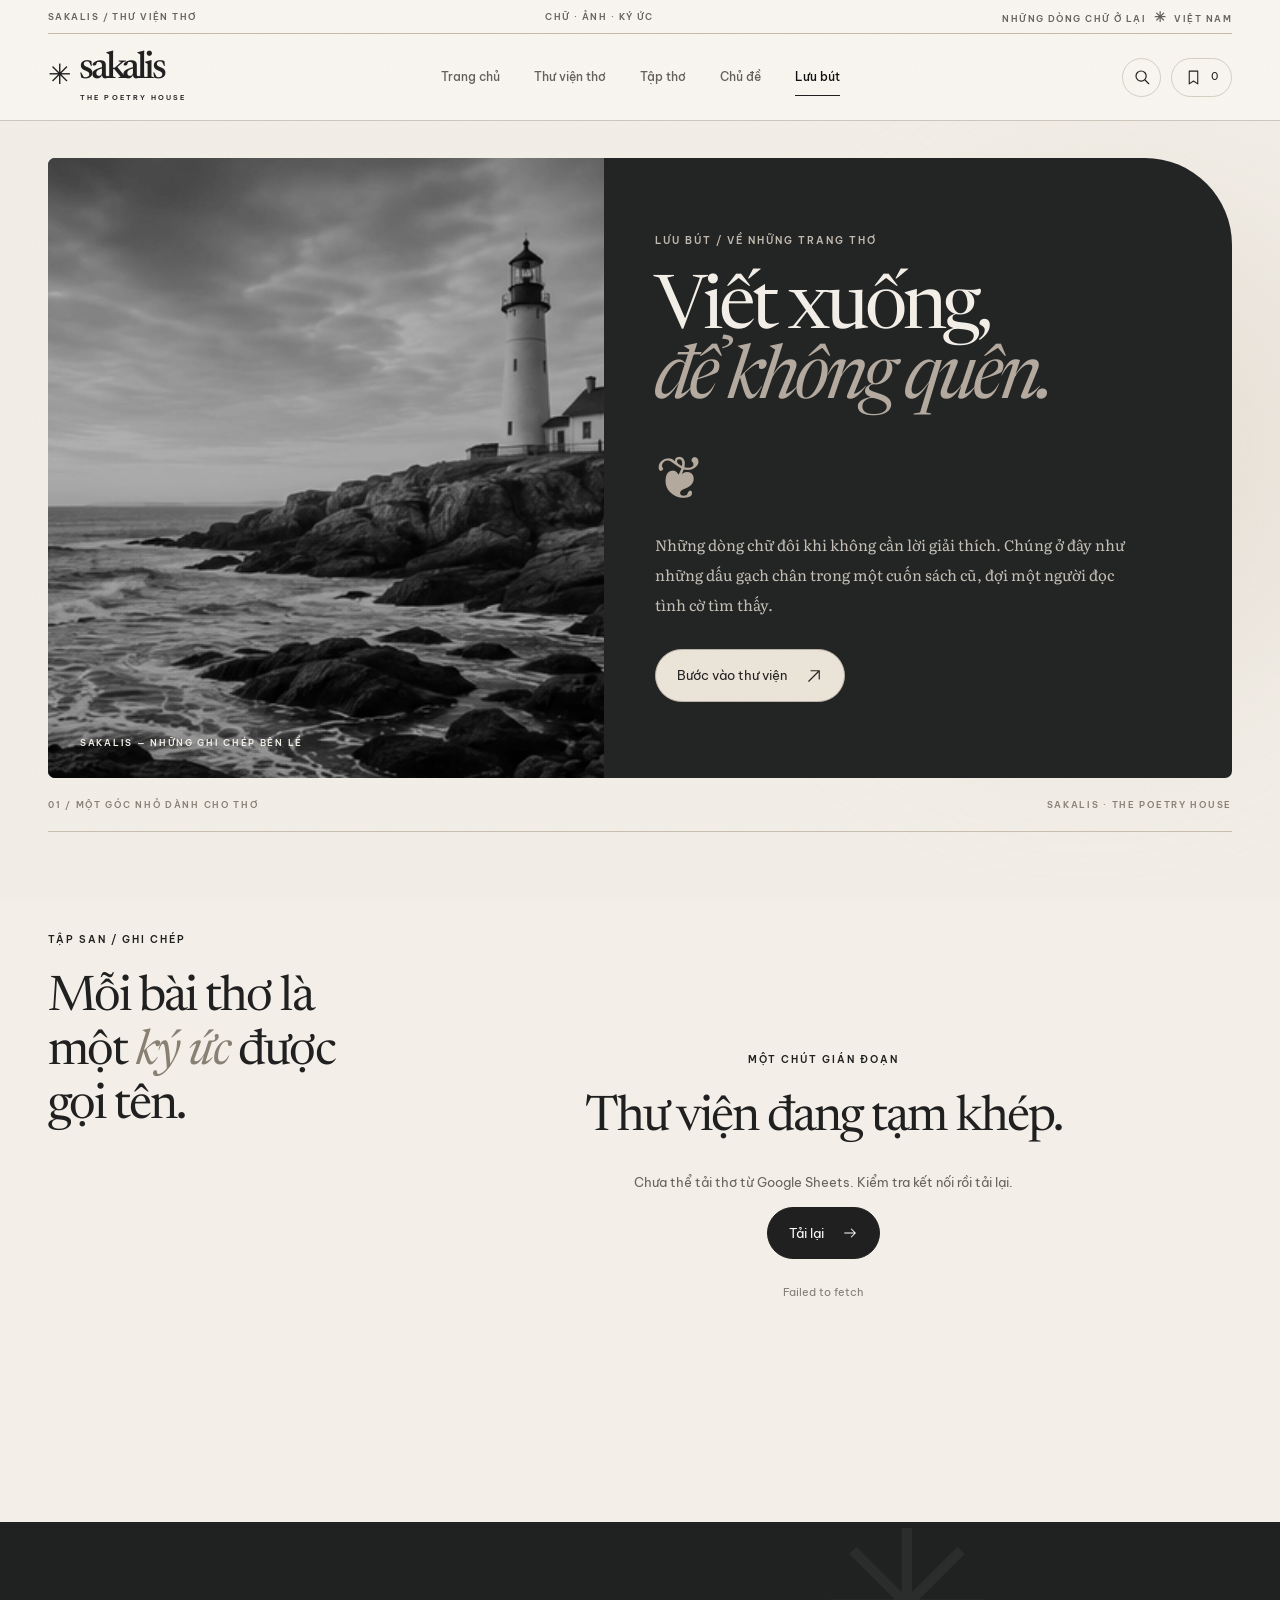
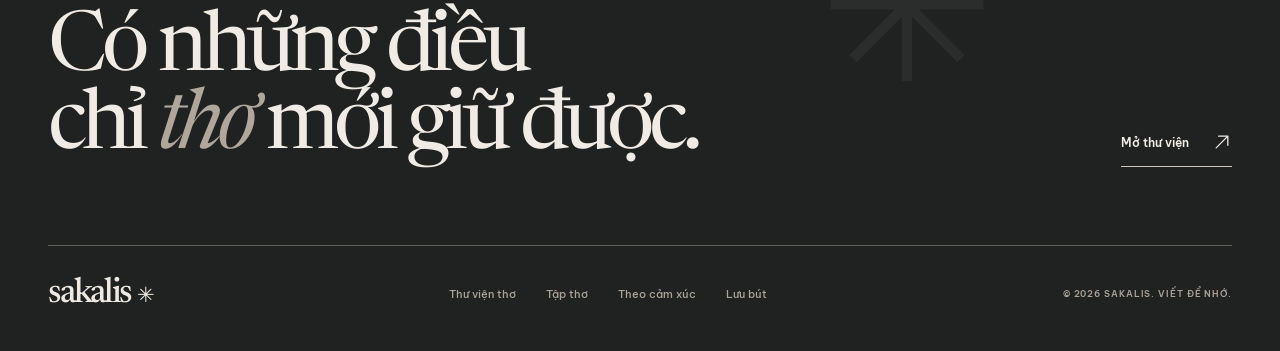
==== about.html @ 2503aca4 "up" ====
<!doctype html>
<html lang="vi"><head><meta charset="utf-8"><meta name="viewport" content="width=device-width, initial-scale=1"><meta name="theme-color" content="#f3efe8"><meta name="description" content="Sakalis, thư viện văn học đương đại: thơ, ký ức và những trang sách."><title>Lưu bút · Sakalis</title><link rel="icon" href="./favicon.ico"><link rel="preconnect" href="https://fonts.googleapis.com"><link rel="preconnect" href="https://fonts.gstatic.com" crossorigin><link rel="stylesheet" href="./assets/css/site.css"></head>
<body data-page="about"><div id="app"><div class="boot-status" role="status"><span class="boot-mark">✽</span><p>Đang mở những dòng thơ...</p><noscript>Cần bật JavaScript để đọc thơ trên Sakalis.</noscript></div></div><script defer src="./assets/js/site.bundle.js?v=5.0.0"></script></body></html>
---- assets/css/site.css ----
@import url('https://fonts.googleapis.com/css2?family=Be+Vietnam+Pro:wght@300;400;500;600;700&family=Literata:opsz,wght@7..72,300;7..72,400;7..72,500;7..72,600&family=Newsreader:opsz,wght@6..72,300;6..72,400;6..72,500;6..72,600&display=swap');
:root{--ivory:#f3efe8;--paper:#e9e4db;--paper-light:#f9f6f0;--stone:#d8d0c4;--ink:#202020;--dark:#17191b;--grey:#76726e;--line:#c9c0b2;--serif:'Newsreader','Literata',Georgia,serif;--poem:'Literata',Georgia,serif;--sans:'Be Vietnam Pro',Arial,sans-serif;--ease:cubic-bezier(.22,1,.36,1);--depth:0 25px 65px #20191120; color-scheme:light}
*,*::before,*::after{box-sizing:border-box}html{scroll-behavior:smooth}body{margin:0;min-width:320px;background:var(--ivory);color:var(--ink);font:400 13px/1.75 var(--sans);-webkit-font-smoothing:antialiased;overflow-x:hidden}body::before{content:"";position:fixed;z-index:150;inset:0;pointer-events:none;opacity:.23;background-image:url("data:image/svg+xml,%3Csvg viewBox='0 0 160 160' xmlns='http://www.w3.org/2000/svg'%3E%3Cfilter id='n'%3E%3CfeTurbulence type='fractalNoise' baseFrequency='.78' numOctaves='3' stitchTiles='stitch'/%3E%3C/filter%3E%3Crect width='100%25' height='100%25' opacity='.23' filter='url(%23n)'/%3E%3C/svg%3E");background-size:176px 176px;mix-blend-mode:multiply}body::after{content:"";position:fixed;z-index:-1;width:55vw;height:55vw;right:-18vw;top:18vh;border-radius:44% 56% 62% 38% / 55% 40% 60% 45%;background:radial-gradient(ellipse at 40% 40%,#dbd2c3aa,transparent 60%);filter:blur(55px);animation:ambientMorph 18s ease-in-out infinite alternate;pointer-events:none}
a{color:inherit;text-decoration:none}button,input,select{font:inherit}button{cursor:pointer}img{display:block;max-width:100%}[hidden]{display:none!important}::selection{background:#9d9487;color:#fff}button:focus-visible,a:focus-visible,input:focus-visible,select:focus-visible{outline:2px solid #766b5a;outline-offset:4px}.shell{width:min(1320px,calc(100% - 96px));margin-inline:auto}.eyebrow{display:block;font:600 10px/1.5 var(--sans);letter-spacing:.2em;text-transform:uppercase}.appear{opacity:0;transform:translateY(27px);transition:transform .9s var(--ease),opacity .9s var(--ease);transition-delay:var(--delay,0ms)}.appear.in-view{opacity:1;transform:translateY(0)}.page-leaving main{animation:pageLeave .16s ease forwards}
@keyframes pageLeave{to{opacity:.65;filter:blur(2px)}}@keyframes ambientMorph{from{transform:translate(-8%,0) rotate(-5deg);border-radius:44% 56% 62% 38% / 55% 40% 60% 45%}to{transform:translate(5%,8%) rotate(16deg);border-radius:59% 41% 38% 62%/39% 62% 38% 61%}}@keyframes fadeUp{from{opacity:0;transform:translateY(40px);filter:blur(4px)}to{opacity:1;transform:translateY(0);filter:blur(0)}}@keyframes roll{to{transform:rotate(360deg)}}@keyframes bob{50%{transform:translateY(-8px)}}@keyframes ticker{to{transform:translateX(-50%)}}@keyframes grainShift{0%,100%{transform:translate(0,0)}25%{transform:translate(1%,-1%)}50%{transform:translate(-1%,1%)}75%{transform:translate(1%,1%)}}@keyframes bookmarkPop{0%{transform:scale(1)}45%{transform:scale(1.27) rotate(-12deg)}100%{transform:scale(1)}}
/* Masthead + navigation */
.site-head{position:relative;z-index:120;background:var(--paper-light);border-bottom:1px solid #cfc8be}.head-top{height:34px;border-bottom:1px solid #c5bbae;display:flex;align-items:center;justify-content:space-between;font:600 9px/1 var(--sans);letter-spacing:.16em;color:#67645e}.head-top i{font-style:normal;font-size:14px;margin:0 4px}.head-main{height:86px;display:grid;grid-template-columns:1fr auto 1fr;align-items:center;gap:35px}.brand{display:flex;align-items:center;width:max-content;gap:8px;font:500 38px/.9 var(--serif);letter-spacing:-.085em}.brand-symbol{font:28px/1 var(--serif);letter-spacing:0;animation:roll 35s linear infinite}.brand small{display:block;font:600 7px/1.4 var(--sans);letter-spacing:.3em;margin-top:7px;margin-left:1px}.nav-links{display:flex;align-items:center;gap:34px}.nav-links a{position:relative;font:500 12px/1 var(--sans);color:#65625d;transition:color .2s}.nav-links a:hover,.nav-links a[aria-current=page]{color:#111}.nav-links a:after{content:"";position:absolute;left:0;bottom:-13px;width:0;height:1px;background:#202020;transition:width .35s var(--ease)}.nav-links a:hover:after,.nav-links a[aria-current=page]:after{width:100%}.head-actions{display:flex;align-items:center;justify-content:flex-end;gap:10px}.head-search,.head-saved{display:flex;align-items:center;justify-content:center;height:39px;border:1px solid #d6cfc4;transition:background .25s,color .25s,border-color .25s}.head-search{width:39px;border-radius:50%}.head-saved{border-radius:50px;padding:0 13px;gap:9px;font-size:11px}.head-search:hover,.head-saved:hover{background:#272624;color:#fff;border-color:#272624}.nav-menu,.nav-mobile{display:none}.nav-menu{background:none;border:0;padding:8px}
/* Shared UI */
.section-head{display:grid;grid-template-columns:76px minmax(0,1fr) auto;align-items:end;gap:26px;margin:0 0 34px;border-bottom:1px solid var(--line);padding-bottom:26px}.section-index{align-self:start;font:400 21px/1 var(--serif);color:#867f76;display:flex;gap:14px}.section-index span{font-size:12px;padding-top:6px}.section-title .eyebrow{color:#827970;margin-bottom:8px}.section-title h2{margin:0;font:400 clamp(35px,3.9vw,58px)/1.03 var(--serif);letter-spacing:-.045em}.section-title h2 em{font-weight:300;color:#817b73}.text-link{display:inline-flex;align-items:center;gap:15px;font:600 11px/1.5 var(--sans);letter-spacing:.015em;padding-bottom:7px;white-space:nowrap}.text-link svg{transition:transform .35s var(--ease)}.text-link:hover svg{transform:translate(4px,-4px)}.text-link:after{content:'';position:absolute}.button-ink{display:inline-flex;align-items:center;gap:18px;border:1px solid var(--ink);background:var(--ink);color:#fff;padding:14px 21px;border-radius:50px;transition:background .25s,color .25s;white-space:nowrap}.button-ink:hover{background:transparent;color:var(--ink)}.loading{min-height:430px;display:flex;flex-direction:column;align-items:center;justify-content:center;gap:20px;text-align:center;color:#666}.loading span{font:35px var(--serif);animation:roll 14s linear infinite}.loading p{font:italic 21px var(--serif)}.toast{position:fixed;z-index:800;bottom:28px;left:50%;transform:translate(-50%,20px);opacity:0;pointer-events:none;transition:transform .3s,opacity .3s;background:#252321;color:#fff;border-radius:35px;padding:13px 23px;box-shadow:0 10px 40px #0003;white-space:nowrap}.toast.show{opacity:1;transform:translate(-50%,0)}.notice,.empty-state{text-align:center;padding:120px 20px}.notice h2,.empty-state h2{font:400 45px/1.15 var(--serif);margin:18px 0}.notice p,.empty-state p{color:#68625c}.notice small{display:block;margin-top:24px;color:#807c75}.empty-state>span{font:45px var(--serif)}
/* HERO: ink-dark editorial composition */
.hero-art{position:relative;min-height:670px;margin:30px 0 0;border-radius:11px 11px 135px 11px;display:grid;grid-template-columns:56% 44%;overflow:hidden;background:#1c1d1d;color:#f4f0e9;isolation:isolate;box-shadow:var(--depth)}.hero-art:before{content:"";position:absolute;width:650px;height:680px;left:-210px;bottom:-490px;border-radius:50%;background:radial-gradient(ellipse,#7d7c7357,transparent 68%);filter:blur(15px);animation:ambientMorph 17s ease-in-out infinite alternate;z-index:-1}.hero-art:after{content:"✳";position:absolute;right:25%;top:-120px;font:350px/1 var(--serif);opacity:.035;pointer-events:none}.hero-copy{position:relative;z-index:3;padding:55px 25px 53px 64px;display:flex;flex-direction:column;justify-content:space-between}.hero-edition{font:600 10px/1.3 var(--sans);letter-spacing:.21em;color:#bab7af;opacity:0;animation:fadeUp .9s .1s forwards}.hero-title-mask{display:flex;flex-direction:column;margin:43px 0 auto}.hero-typeline{font:300 clamp(67px,7.6vw,123px)/.9 var(--serif);letter-spacing:-.057em;opacity:0;animation:fadeUp 1s var(--ease) forwards}.hero-typeline:nth-child(2){animation-delay:.14s}.hero-typeline:nth-child(3){animation-delay:.28s}.hero-typeline-em{font-style:italic;color:#b3aba0;margin-left:6vw}.hero-bottom{display:flex;gap:20px;align-items:end;justify-content:space-between;margin-top:25px;border-top:1px solid #87837c4d;padding-top:21px}.hero-lines{font:italic 15px/1.95 var(--poem);color:#c5c0b6;display:flex;flex-direction:column;max-width:53%}.hero-lines span{white-space:nowrap;overflow:hidden;text-overflow:ellipsis}.hero-cta{display:flex;flex-direction:column;gap:14px;max-width:46%}.hero-cta>span{font:600 9px/1.5 var(--sans);letter-spacing:.17em;color:#c2bcb2}.hero-cta a{display:flex;gap:15px;align-items:center;font:500 13px var(--sans);padding-bottom:8px;border-bottom:1px solid #bab6ae}.hero-cta a svg{transition:transform .3s}.hero-cta a:hover svg{transform:translate(4px,-4px)}.hero-visual{position:relative;overflow:hidden;min-height:670px}.hero-visual:after{content:'';inset:0;position:absolute;pointer-events:none;background:linear-gradient(90deg,#1c1d1d 0%,transparent 16%),linear-gradient(0deg,#1c1d1d6d,transparent 29%)}.hero-image-shape{position:absolute;inset:42px 45px 48px 8px;overflow:hidden;border-radius:46% 54% 47% 53%/55% 41% 59% 45%;filter:grayscale(1);transform:rotate(-5deg);box-shadow:inset 0 0 70px #0009;animation:heroMorph 18s ease-in-out infinite alternate}.hero-art-image{position:absolute;inset:-20px;transform:translate(var(--mx,0),var(--my,0)) rotate(5deg) scale(1.13);transition:transform .6s ease-out}.hero-art-image img{width:100%;height:100%;object-fit:cover;filter:contrast(1.22) brightness(.83)}@keyframes heroMorph{0%{border-radius:46% 54% 47% 53%/55% 41% 59% 45%;transform:rotate(-5deg)}100%{border-radius:56% 44% 57% 43%/45% 59% 41% 55%;transform:rotate(4deg)}}.hero-drawn-orbit{position:absolute;z-index:1;inset:20px 17px 17px 2px;border:1px solid #d8d1c146;border-radius:50%;transform:rotate(23deg);pointer-events:none}.hero-drawn-orbit:after{content:'';position:absolute;left:8%;bottom:18%;width:9px;height:9px;border-radius:50%;background:#d2cabb}.hero-visual-seal{position:absolute;z-index:3;right:10%;top:9%;font:68px/1 var(--serif);color:#dfdad0;animation:roll 45s linear infinite}.hero-visual-note{position:absolute;z-index:3;bottom:43px;right:50px;font:600 9px var(--sans);color:#e4e2dc;letter-spacing:.25em;writing-mode:vertical-rl}.hero-side{position:absolute;right:14px;top:50%;transform:translateY(-50%) rotate(180deg);writing-mode:vertical-rl;z-index:4;font:600 8px var(--sans);letter-spacing:.25em;color:#aaa399}
.marquee-ribbon{height:48px;margin:29px 0 80px;overflow:hidden;border-top:1px solid #bdb3a6;border-bottom:1px solid #bdb3a6;display:flex;align-items:center;color:#82796d}.marquee-ribbon div{white-space:nowrap;min-width:max-content;animation:ticker 40s linear infinite;font:500 14px var(--serif);letter-spacing:.28em}.marquee-ribbon i{font-style:normal;font-size:12px;padding:0 24px;color:#9b9389}
.home-section{margin-bottom:115px}.highlight-section{margin-top:0}.feature-layout{display:grid;grid-template-columns:minmax(0,1.38fr) minmax(0,.62fr);gap:17px;height:580px}.feature-major{position:relative;overflow:hidden;border-radius:8px 80px 8px 8px;color:#f4efe8;display:block;background:#2d2b29}.feature-major>img{width:100%;height:100%;object-fit:cover;filter:grayscale(1) brightness(.76);transition:transform 1.3s var(--ease),filter .7s}.feature-major:hover>img{transform:scale(1.055);filter:grayscale(1) brightness(.66)}.feature-major-dark{position:absolute;inset:0;background:linear-gradient(0deg,#090b0bea 0%,#080b0b47 64%,#090b0b20 100%)}.feature-major-kicker{position:absolute;top:30px;left:36px;font:600 10px var(--sans);letter-spacing:.2em}.feature-major-copy{position:absolute;left:43px;right:40px;bottom:40px}.feature-major-copy>span{font:600 10px var(--sans);letter-spacing:.15em}.feature-major-copy h3{font:400 clamp(38px,4.5vw,69px)/1.05 var(--serif);letter-spacing:-.04em;margin:13px 0 16px;max-width:80%}.feature-major-copy p{font:italic 16px/1.8 var(--poem);color:#d8d5cd;max-width:450px}.feature-major-link{display:flex;align-items:center;gap:12px;margin-top:26px;font:600 12px var(--sans)!important;letter-spacing:0!important}.feature-aside{display:grid;grid-template-rows:1.05fr .95fr;gap:17px;min-height:0}.feature-quotation{position:relative;overflow:hidden;background:#dcd5c9;border-radius:8px;padding:33px 35px;display:flex;flex-direction:column;justify-content:space-between}.feature-quotation::after{content:"";position:absolute;width:180px;height:180px;right:-60px;top:-70px;border:1px solid #a69b8d;border-radius:50%}.feature-quotation .eyebrow{color:#575149}.quotation-mark{font:400 104px/.7 var(--serif);color:#95897a;position:absolute;top:85px;left:28px;opacity:.5}.feature-quotation blockquote{margin:35px 0 20px;font:italic 400 clamp(23px,2.5vw,37px)/1.22 var(--serif);letter-spacing:-.02em;position:relative;z-index:1}.quote-origin{display:flex;gap:12px;align-items:center;font:600 10px var(--sans);color:#686157}.feature-secondary{display:grid;grid-template-columns:46% 54%;background:#242422;color:#f0ebe1;border-radius:8px 8px 60px 8px;overflow:hidden}.secondary-image{overflow:hidden}.secondary-image img{height:100%;width:100%;object-fit:cover;filter:grayscale(1);transition:transform .9s var(--ease)}.feature-secondary:hover img{transform:scale(1.06)}.secondary-body{display:flex;flex-direction:column;gap:10px;padding:28px 22px;justify-content:space-between}.secondary-body small{font:600 9px var(--sans);letter-spacing:.14em;color:#b2aa9e}.secondary-body strong{font:400 30px/1.13 var(--serif)}.secondary-body svg{margin-left:auto}
/* Poem gallery: cinematic photo covers, horizontal layouts, pure text folios */
.poem-gallery{display:grid;grid-template-columns:repeat(12,minmax(0,1fr));gap:20px;grid-auto-flow:row dense}.poem-item{position:relative;min-width:0;min-height:400px;overflow:hidden;border-radius:8px;background:#e5e0d6;isolation:isolate;transition:box-shadow .4s var(--ease)}.poem-item:hover{box-shadow:0 30px 64px #332e2424}.poem-item--cover,.poem-item--verse,.poem-item--folio{grid-column:span 4}.poem-item--editorial{grid-column:span 8;display:grid;grid-template-columns:45% 55%;border:1px solid #d1c8ba;background:#eae5dc}.poem-item--cover{min-height:470px}.cover-art{display:block;height:100%;color:#fff;position:relative;overflow:hidden}.cover-art>img{width:100%;height:100%;object-fit:cover;filter:grayscale(1) brightness(.86);transition:transform 1.1s var(--ease),filter 1s}.cover-art:hover>img{transform:scale(1.07);filter:grayscale(1) brightness(.66)}.cover-gradient{position:absolute;inset:0;background:linear-gradient(180deg,#16161630 0%,transparent 30%,#0d0d0d33 50%,#0d0d0dea 100%)}.cover-number{position:absolute;top:28px;left:27px;font:500 11px var(--sans);letter-spacing:.21em}.cover-caption{position:absolute;bottom:34px;left:31px;right:24px;transition:transform .45s var(--ease)}.cover-art:hover .cover-caption{transform:translateY(-8px)}.cover-caption>span:first-child{font:600 10px var(--sans);letter-spacing:.16em}.cover-caption h3{font:400 clamp(32px,3vw,45px)/1.09 var(--serif);letter-spacing:-.036em;margin:14px 0 18px}.cover-excerpt{font:italic 14px/1.55 var(--poem);color:#e5e1d7;display:block;max-width:95%}.cover-corner{position:absolute;right:26px;top:26px;border:1px solid #fff8;width:37px;height:37px;border-radius:50%;display:grid;place-items:center;transition:transform .4s}.cover-art:hover .cover-corner{transform:rotate(45deg)}.save-btn{display:inline-grid;place-items:center;width:38px;height:38px;background:#f5f0e8bb;border:1px solid #cfcbc5;color:#4f4b46;border-radius:50%;flex:none;transition:background .3s,color .3s,border-color .3s,transform .3s}.save-btn:hover,.save-btn.saved{background:#232220;color:white;border-color:#232220}.save-btn.saved svg{fill:currentColor}.save-btn.save-burst svg{animation:bookmarkPop .45s ease}.cover-save{position:absolute;z-index:3;bottom:20px;right:20px;background:#f2efecde}.editorial-art{position:relative;overflow:hidden;display:block;height:100%}.editorial-art img{width:100%;height:100%;object-fit:cover;filter:grayscale(1) contrast(1.08);transition:transform 1s var(--ease)}.editorial-art:hover img{transform:scale(1.07)}.image-stamp{position:absolute;bottom:18px;left:18px;font:600 8px var(--sans);letter-spacing:.15em;color:white;background:#20202091;padding:8px 12px}.editorial-copy{display:flex;flex-direction:column;padding:29px 31px 27px;gap:12px;min-width:0}.card-topline{display:flex;align-items:center;justify-content:space-between;gap:8px}.card-topline>span{font:600 9px/1.5 var(--sans);letter-spacing:.16em;color:#756f67}.editorial-copy h3{font:400 clamp(32px,3.5vw,51px)/1.05 var(--serif);letter-spacing:-.04em;margin:13px 0 12px}.editorial-copy h3 a,.folio-mid h3 a{transition:color .25s}.editorial-copy h3 a:hover,.folio-mid h3 a:hover{color:#80776d}.editorial-lines{display:flex;flex-direction:column;font:italic 15px/1.9 var(--poem);color:#777269;flex:1}.editorial-lines span{overflow:hidden;text-overflow:ellipsis;white-space:nowrap}.card-arrow{display:flex;align-items:center;justify-content:space-between;border-top:1px solid #c9beb1;padding-top:19px;margin-top:12px;font:600 11px var(--sans)}.card-arrow span{display:grid;place-items:center;width:36px;height:36px;border:1px solid #968b80;border-radius:50%;transition:transform .4s}.card-arrow:hover span{transform:translateX(5px)}.poem-item--verse{background:#232322;color:#f2ede5;padding:28px 30px;display:flex;flex-direction:column}.poem-item--verse:before{content:'';position:absolute;inset:0;background:radial-gradient(circle at 75% 80%,#77736842,transparent 62%);z-index:-1}.verse-ink{position:absolute;right:-35px;bottom:-64px;font:330px/1 var(--serif);color:#ffffff0b;transform:rotate(-24deg);pointer-events:none}.poem-item--verse .card-topline>span{color:#bbb4aa}.poem-item--verse .save-btn{color:#fff;border-color:#555;background:#ffffff0d}.poem-item--verse .save-btn:hover,.poem-item--verse .save-btn.saved{background:#e9e3d9;color:#222}.verse-card-content{display:flex;flex-direction:column;flex:1;padding-top:28px}.verse-card-content .eyebrow{color:#b6ada1}.verse-card-content blockquote{font:italic 400 clamp(27px,3vw,41px)/1.3 var(--serif);letter-spacing:-.032em;margin:auto 0;display:-webkit-box;-webkit-line-clamp:5;-webkit-box-orient:vertical;overflow:hidden}.verse-card-title{font:600 11px var(--sans);letter-spacing:.05em;border-top:1px solid #746f65;padding-top:14px}.verse-arrow{font:500 10px var(--sans);display:flex;justify-content:space-between;align-items:center;margin-top:12px;color:#bfb8af}.poem-item--folio{background:linear-gradient(135deg,#d6cec1,#f0eae1 62%,#d9d1c5);padding:25px 27px;display:flex;flex-direction:column;border:1px solid #c9beb1;box-shadow:inset 0 0 0 8px #ebe4dbaa}.folio-stitch{font:600 8px var(--sans);letter-spacing:.25em;color:#8c8173;display:flex;justify-content:space-between;padding:0 1px 17px;margin-bottom:12px;border-bottom:1px solid #bcb0a2}.folio-mid{margin:auto 0;text-align:center;padding:22px 10px}.folio-ornament{font:45px var(--serif);color:#8a7e71}.folio-mid h3{font:400 clamp(31px,3.1vw,47px)/1.12 var(--serif);letter-spacing:-.045em;margin:19px 0 22px}.folio-mid p{font:italic 15px/1.7 var(--poem);color:#746b60}.folio-foot{display:flex;justify-content:space-between;align-items:center;padding:14px 0 0;border-top:1px solid #bcb0a2;font:600 9px var(--sans);letter-spacing:.12em}
/* Book cover physical objects */
.shelves-section{padding:26px 0 0}.book-shelf{display:grid;grid-template-columns:repeat(5,minmax(0,1fr));gap:26px;position:relative;padding:20px 7px 37px}.book-shelf:after{content:"";position:absolute;left:0;right:0;bottom:70px;height:12px;border-radius:5px;background:linear-gradient(#c7bfb3,#9d9387);box-shadow:0 12px 13px #43372b34;z-index:-1}.book-card{display:block;min-width:0;perspective:900px}.book-object{height:auto;aspect-ratio:.68;width:min(100%,216px);margin:0 auto 22px;position:relative;transform:rotateY(-13deg) rotateZ(-2deg);transform-style:preserve-3d;box-shadow:14px 18px 20px #261e162e,4px 5px 3px #261e1629;border-radius:3px 7px 7px 3px;overflow:visible;transition:transform .65s var(--ease),box-shadow .65s var(--ease);background:#181818;color:#f1ede6}.book-card:hover .book-object{transform:translateY(-15px) rotateY(0deg) rotateZ(0deg);box-shadow:10px 29px 27px #261e1645,0 7px 3px #261e1625}.book-object:after{content:"";position:absolute;right:-8px;top:3px;bottom:3px;width:9px;background:repeating-linear-gradient(90deg,#e9e4dd 0 1px,#d5cec3 1px 2px,#eee7dd 2px 4px);transform:rotateY(60deg);transform-origin:left;border-radius:0 3px 3px 0}.book-photo{position:absolute;inset:0;overflow:hidden;border-radius:2px 5px 5px 2px}.book-photo:after{content:'';position:absolute;inset:0;background:linear-gradient(180deg,#13131342 0%,#121212c4 100%)}.book-photo img{width:100%;height:100%;object-fit:cover;filter:grayscale(1) contrast(1.06)}.book-grain{position:absolute;inset:0;background:linear-gradient(90deg,#0006 0%,transparent 9%,#ffffff18 12%,transparent 15%);z-index:1}.book-spine{position:absolute;left:7px;top:0;bottom:0;width:3px;box-shadow:2px 0 3px #0006;z-index:3}.book-cover-writing{position:absolute;inset:20px 15px 18px 22px;z-index:2;display:flex;flex-direction:column;justify-content:space-between}.book-imprint{font:600 8px var(--sans);letter-spacing:.18em}.book-cover-writing strong{font:400 clamp(22px,2.2vw,33px)/1.05 var(--serif);letter-spacing:-.03em;text-shadow:0 1px 5px #0004}.book-cover-rule{height:1px;background:#e8e1d090;margin-top:auto;margin-bottom:8px}.book-cover-writing small{display:flex;justify-content:space-between;font:600 8px var(--sans)}.book-cover-writing small span{font-size:18px}.book-pale .book-photo:after{background:linear-gradient(180deg,#a8a39a45,#4a423c85)}.book-silver .book-photo:after{background:linear-gradient(180deg,#2223,#111a)}.book-mist .book-photo:after{background:linear-gradient(180deg,#dad5cb14,#151919c9)}.book-caption{display:flex;flex-direction:column;gap:4px;padding:0 9px}.book-caption strong{font:500 17px/1.2 var(--serif)}.book-caption small{font:500 10px var(--sans);color:#77706a;display:flex;gap:8px;align-items:center}
/* An editorial pause */
.breathing-section{min-height:500px;margin:20px 0 115px;background:#292a2a;color:#f2efe7;display:grid;grid-template-columns:49% 51%;overflow:hidden;border-radius:8px 100px 8px 8px}.breathing-visual{position:relative;min-height:500px;overflow:hidden}.breathing-visual img{width:100%;height:100%;object-fit:cover;filter:grayscale(1) brightness(.58);transition:transform 1s}.breathing-section:hover img{transform:scale(1.04)}.breathing-visual:after{content:'';position:absolute;inset:0;background:linear-gradient(90deg,transparent,#292a2a77)}.breathing-sun{position:absolute;top:-120px;right:-160px;width:430px;height:430px;border:1px solid #ffffff55;border-radius:50%;z-index:2;box-shadow:0 0 0 42px #ffffff13,0 0 0 100px #ffffff0c}.breathing-visual>span{position:absolute;bottom:29px;left:31px;z-index:3;font:600 9px var(--sans);letter-spacing:.17em}.breathing-content{padding:75px clamp(32px,5.5vw,87px);display:flex;flex-direction:column;align-items:start;justify-content:center}.breathing-content .eyebrow{color:#b9b0a5}.breathing-icon{font:55px var(--serif);color:#a9a194;margin-top:25px}.breathing-content h2{font:400 clamp(31px,4vw,58px)/1.14 var(--serif);letter-spacing:-.03em;margin:10px 0 18px}.breathing-content h2 em{color:#b7b0a4}.breathing-content p{font:400 13px/2 var(--sans);color:#c0bcb4;max-width:470px;margin-bottom:24px}.breathing-content .text-link{border-bottom:1px solid #d0c8bd}
/* Topic tiles and notes */
.mood-gallery{display:grid;grid-template-columns:repeat(3,minmax(0,1fr));gap:15px}.mood-card{height:235px;position:relative;overflow:hidden;border-radius:8px;background:#d7d1c8;padding:22px 25px;display:flex;flex-direction:column;justify-content:space-between}.mood-card:after{content:'';position:absolute;inset:0;background:linear-gradient(90deg,#ded8cfec 8%,#ded8cf54 100%);pointer-events:none;transition:background .4s}.mood-background{position:absolute;inset:0;filter:grayscale(1);overflow:hidden}.mood-background img{width:100%;height:100%;object-fit:cover;opacity:.7;transition:transform .8s var(--ease),opacity .4s}.mood-card:hover img{transform:scale(1.08);opacity:.85}.mood-count,.mood-word,.mood-end{position:relative;z-index:2}.mood-count{font:600 9px var(--sans);letter-spacing:.2em}.mood-word{font:400 clamp(29px,3.5vw,53px)/1 var(--serif);letter-spacing:-.035em}.mood-end{display:flex;align-items:center;justify-content:space-between;font:600 10px var(--sans)}.closing-note{min-height:260px;margin:50px 0 110px;border-top:1px solid var(--line);display:flex;gap:12px;flex-direction:column;align-items:center;justify-content:center;position:relative;text-align:center}.closing-note h2{font:400 clamp(31px,4vw,54px)/1.1 var(--serif);margin:10px 0 15px}.closing-note h2 i{color:#867d73}.closing-ornament{position:absolute;right:5%;top:50%;font:130px/1 var(--serif);color:#c9c0b4;opacity:.4;z-index:-1}
/* Library page */
.list-hero{position:relative;min-height:400px;margin:32px 0 28px;background:#252525;border-radius:10px 75px 10px 10px;color:#efe9df;display:grid;grid-template-columns:67% 33%;overflow:hidden}.list-hero:before{content:'';position:absolute;inset:0;background:radial-gradient(circle at 30% 100%,#635f5755,transparent 55%);pointer-events:none}.list-hero-copy{position:relative;padding:50px 65px 52px}.list-hero-copy .eyebrow{color:#c5bdb1}.list-hero h1{font:400 clamp(50px,6vw,92px)/.92 var(--serif);letter-spacing:-.045em;margin:27px 0 19px}.list-hero h1 em{color:#b7afa5}.list-hero p{font:400 13px/1.9 var(--sans);color:#c0b8ac;max-width:455px}.list-hero-art{position:relative;min-height:390px}.list-hero-oval{position:absolute;inset:24px 36px 25px 5px;border-radius:48% 52% 43% 57%/57% 40% 60% 43%;overflow:hidden;transform:rotate(11deg)}.list-hero-oval img{width:100%;height:100%;object-fit:cover;filter:grayscale(1) brightness(.62)}.list-hero-oval:after{content:'';position:absolute;inset:0;background:#26262638}.list-hero-monogram{position:absolute;right:17%;top:22%;font:250px/.8 var(--serif);color:#e7ddd13b}.list-hero-monogram span{font-size:45px;position:absolute;top:-25px;right:35px}.list-hero-folio{position:absolute;right:13px;bottom:27px;writing-mode:vertical-rl;font:600 9px var(--sans);letter-spacing:.15em;color:#ddd3c7}.filter-panel{position:sticky;top:0;z-index:70;background:#ebe4daed;backdrop-filter:blur(20px);border:1px solid #d1c8bb;border-radius:10px;margin-bottom:33px;box-shadow:0 16px 35px #29231d0d}.filter-top{height:34px;display:flex;gap:10px;align-items:center;padding:0 23px;border-bottom:1px solid #d4cabd;color:#666055}.filter-top span{font-size:16px}.filter-top strong,.filter-top small{font:600 9px var(--sans);letter-spacing:.17em}.filter-top small{margin-left:auto;color:#999085}.filter-row{padding:14px 20px;display:flex;gap:13px;align-items:stretch}.search-box{display:flex;align-items:center;gap:15px;min-width:0;flex:1;background:#f8f4ec;border:1px solid #d1c8bb;border-radius:6px;padding:13px 18px}.search-box svg{flex:none;color:#675f54}.search-box input{border:0;outline:0;background:transparent;width:100%;min-width:0;color:#242424;font:400 13px var(--sans)}.search-box input::placeholder{color:#998f82}.filter-selects{display:flex;gap:9px}.filter-selects label{background:#f8f4ec;border:1px solid #d1c8bb;border-radius:6px;padding:6px 10px;min-width:137px;display:flex;flex-direction:column;gap:3px}.filter-selects label span{font:600 8px var(--sans);letter-spacing:.15em;color:#888075}.filter-selects select{border:0;background:transparent;outline:none;color:#38342f;font:500 11px var(--sans);width:100%;max-width:180px;cursor:pointer}.filter-bottom{padding:8px 24px 11px;border-top:1px solid #d4cabd;display:flex;align-items:center;justify-content:space-between;color:#746d65;font:500 10px var(--sans)}.saved-only{display:inline-flex;align-items:center;gap:8px;cursor:pointer}.saved-only input{accent-color:#2a2826}.saved-only span{font-size:16px}.result-intro{display:flex;justify-content:space-between;align-items:center;border-bottom:1px solid #bfb6a9;padding-bottom:18px;margin-bottom:22px;font:600 10px var(--sans);letter-spacing:.14em;color:#686159}.result-intro .slash{color:#c9bfb1;margin:0 12px}.library-results{margin-bottom:100px}.load-more-wrap{text-align:center;padding:45px 0}.load-more{border:1px solid #aca091;background:transparent;border-radius:60px;padding:15px 22px;display:inline-flex;gap:15px;align-items:center;transition:all .2s}.load-more:hover{background:#292622;color:#fff}.load-more[hidden]{display:none}
/* Collection */
.collection-hero{margin-top:43px;border-bottom:1px solid #c6bbaf;padding:55px 15px 67px;position:relative;display:flex;align-items:center;justify-content:space-between;overflow:hidden}.collection-hero>div{position:relative;z-index:2;max-width:900px}.collection-hero .eyebrow{color:#82796f}.collection-hero h1{font:400 clamp(50px,6vw,95px)/.98 var(--serif);letter-spacing:-.052em;margin:20px 0}.collection-hero h1 em{color:#8b8276}.collection-hero p{max-width:600px;color:#777068;font:400 13px/1.9 var(--sans)}.collection-emblem{position:absolute;right:4%;top:40%;font:270px/1 var(--serif);color:#c5bcaf85;transform:translateY(-50%);animation:roll 80s linear infinite}.collection-toolbar{display:flex;gap:20px;justify-content:space-between;align-items:center;padding:25px 0}.collection-toolbar .search-box{max-width:460px}.collection-switch{display:flex;gap:4px;padding:4px;border:1px solid #c5b9ab;border-radius:30px}.collection-switch a{padding:8px 21px;border-radius:25px;font:500 11px var(--sans)}.collection-switch a[aria-current=page]{background:#292825;color:#fff}.collection-count{text-align:right;border-bottom:1px solid #d4c9bc;padding-bottom:14px;color:#7e746b;font:600 10px var(--sans);letter-spacing:.15em}.collection-books{grid-template-columns:repeat(4,minmax(0,1fr));gap:45px 50px;margin:34px 0 120px}.collection-books:after{display:none}.collection-books .book-object{width:min(100%,228px)}.collection-moods{margin:33px 0 110px}
/* Detail: reading-first */
.detail-shell{max-width:1200px}.detail-intro{padding:44px 0 30px;text-align:center}.detail-breadcrumb{display:flex;justify-content:center;gap:12px;align-items:center;color:#968c80;font:500 10px var(--sans);letter-spacing:.04em;margin-bottom:42px}.detail-breadcrumb a:hover{color:#1e1e1e}.detail-title-block .eyebrow{color:#84796d}.detail-title-block h1{font:400 clamp(52px,5.8vw,88px)/1.08 var(--serif);letter-spacing:-.055em;margin:15px auto 22px;max-width:840px}.detail-meta{display:flex;justify-content:center;align-items:center;gap:18px;font:600 9px/1.6 var(--sans);letter-spacing:.12em;color:#8f8579}.detail-meta>span:nth-child(even){font-size:15px;color:#bbb0a1}.detail-layout{display:grid;grid-template-columns:270px minmax(0,1fr);gap:55px;margin-top:35px}.detail-aside{padding-top:65px}.detail-portrait{margin:0}.detail-portrait img{width:100%;height:365px;object-fit:cover;filter:grayscale(1);border-radius:8px 50px 8px 8px}.detail-portrait figcaption{font:600 9px var(--sans);letter-spacing:.14em;margin:14px 0 27px;color:#7d7367}.detail-aside-info{border-top:1px solid #c1b5a7;border-bottom:1px solid #c1b5a7;padding:23px 0}.detail-aside-info .eyebrow{color:#8d8175}.detail-aside-info>a{display:flex;justify-content:space-between;align-items:center;font:500 21px/1.5 var(--serif);margin:12px 0}.aside-tags{display:flex;gap:7px;flex-wrap:wrap}.aside-tags a{border:1px solid #beb4a8;padding:7px 10px;border-radius:30px;font-size:10px}.aside-quote{padding:28px 10px;font:italic 24px/1.4 var(--serif);color:#91867b}.reading-area{min-width:0}.reading-toolbar{display:flex;justify-content:space-between;align-items:center;flex-wrap:wrap;gap:12px;margin:0 0 14px;padding:10px 14px;border:1px solid #d1c7ba;background:#e9e3d8;border-radius:9px}.reading-modes{display:flex;gap:3px;background:#d9d2c7;border-radius:45px;padding:4px}.detail-reading-option{border:0;background:transparent;padding:9px 15px;border-radius:36px;font:600 10px var(--sans);display:inline-flex;align-items:center;gap:7px;color:#71695f;transition:background .2s}.detail-reading-option.is-active{background:#f8f5f0;color:#272421;box-shadow:0 2px 8px #0000000f}.reading-tools{display:flex;align-items:center;gap:6px}.tool-button,.reading-tools .save-btn{border:1px solid #d0c6b7;background:#f5f1e9;color:#38342f;display:grid;place-items:center;width:38px;height:38px;border-radius:50%;font:500 12px var(--sans)}.tool-button:hover,.tool-button.playing{background:#282623;color:#fff}.reading-tools .save-btn.saved{background:#24211e;color:#fff}.poem-paper{background:#fbf8f1;min-height:670px;padding:33px 52px 32px;box-shadow:0 18px 60px #2b231815;border:1px solid #e3d9cb;border-radius:3px;position:relative}.poem-paper:before{content:'';position:absolute;inset:10px;border:1px solid #ece4d9;pointer-events:none}.poem-paper-top,.poem-paper-bottom{display:flex;justify-content:space-between;align-items:center;color:#9b9184;font:600 9px var(--sans);letter-spacing:.13em}.poem-paper-top>span:last-child{font-size:18px}.poem-paper-bottom{border-top:1px solid #dbd2c6;padding-top:17px}.poem-text-block{margin:56px auto 58px;max-width:620px}.paper-kicker{font:600 9px var(--sans);letter-spacing:.22em;color:#ada192}.paper-poem-title{font:400 36px/1.2 var(--serif);letter-spacing:-.045em;margin:14px 0 42px}.poem-body{font:400 20px/2.05 var(--poem);color:#34312e}.stanza{margin:0 0 26px}.verse{display:block;white-space:nowrap;transform-origin:left center}.poem-signature{margin:54px 0 0;display:flex;flex-direction:column;align-items:flex-start;gap:3px}.poem-signature span{font:32px var(--serif);color:#aba093}.poem-signature strong{font:italic 28px var(--serif)}.poem-signature small{font:500 10px var(--sans);color:#9a8f81}.video-section{margin-top:50px}.video-heading{display:flex;justify-content:space-between;align-items:end;margin-bottom:17px;gap:15px}.video-heading .eyebrow{color:#8c8276}.video-heading h2{font:400 36px var(--serif);margin:8px 0}.video-heading>span{font:600 10px var(--sans);letter-spacing:.16em;color:#81786e}.video-frame{aspect-ratio:16/9;background:#181818;border-radius:8px;overflow:hidden;box-shadow:var(--depth)}.video-frame iframe{width:100%;height:100%;border:0}.poem-actions{border-bottom:1px solid #c4b9ac;display:flex;align-items:center;justify-content:space-between;gap:15px;padding:25px 0;color:#857b70;font:italic 16px var(--serif)}.poem-actions button{border:0;background:transparent;display:flex;align-items:center;gap:8px;font:600 11px var(--sans);color:#272523}.related-wrap{margin:105px 0}.detail-next{border-top:1px solid #c5b9ab;display:grid;grid-template-columns:1fr 25px 1fr;gap:24px;align-items:center;padding:40px 0 75px}.detail-next>a{display:flex;flex-direction:column;gap:12px}.detail-next>a:last-child{text-align:right}.detail-next a span{font:600 9px var(--sans);letter-spacing:.16em;color:#81786b}.detail-next a strong{font:400 25px/1.12 var(--serif)}.detail-next>span{text-align:center;font-size:20px;color:#9a8f82}
.flipbook-reader[hidden],.poem-paper[hidden]{display:none!important}.flipbook-reader{margin-top:16px}.flipbook-reader .flipbook-paper-cover,.flipbook-reader .flipbook-paper-end{filter:grayscale(1)}.flipbook-reader .flipbook-static{border-radius:0}.flipbook-reader .flipbook-paper{border-radius:0}
/* Footer */
.site-footer{background:#202121;color:#f0ece5;margin-top:30px;overflow:hidden}.footer-art{position:relative;padding:90px 0 78px;display:flex;align-items:end;justify-content:space-between;border-bottom:1px solid #635f58}.footer-orbit{position:absolute;right:20%;top:5px;font:210px/1 var(--serif);color:#ffffff0d;animation:roll 90s linear infinite}.footer-lead{position:relative;z-index:1;font:400 clamp(42px,6.5vw,98px)/.93 var(--serif);letter-spacing:-.06em}.footer-lead i{color:#afa79c}.footer-explore{position:relative;z-index:2;padding:14px 0;border-bottom:1px solid #cfc6b9;display:flex;gap:23px;align-items:center;font:600 12px var(--sans)}.footer-bottom{padding:30px 0 40px;display:flex;align-items:center;justify-content:space-between;gap:25px;color:#aaa397}.footer-brand{font:500 35px var(--serif);letter-spacing:-.06em;color:#eee9e2}.footer-brand span{font:21px var(--serif);padding-left:6px}.footer-nav{display:flex;gap:30px}.footer-nav a{font:500 11px var(--sans)}.footer-nav a:hover{color:#fff}.footer-bottom small{font:600 9px var(--sans);letter-spacing:.1em}
/* Breakpoints */
@media(max-width:1160px){.shell{width:min(100% - 58px,1320px)}.head-main{gap:18px}.nav-links{gap:20px}.hero-copy{padding-left:39px}.hero-typeline{font-size:clamp(62px,8.3vw,100px)}.hero-art{min-height:595px}.hero-visual{min-height:595px}.feature-layout{height:525px}.feature-major-copy h3{max-width:100%}.editorial-copy{padding:24px}.editorial-copy h3{font-size:38px}.poem-item{min-height:385px}.poem-item--cover{min-height:450px}.detail-layout{grid-template-columns:210px minmax(0,1fr);gap:28px}.poem-paper{padding:29px 39px}.book-shelf{gap:17px}}
@media(max-width:890px){.head-top{height:27px}.head-top span:nth-child(2){display:none}.head-main{height:72px}.nav-links{display:none}.nav-menu{display:block}.nav-mobile{position:absolute;left:0;right:0;top:99px;background:#f4f0e9;border-bottom:1px solid #c4baab;box-shadow:0 15px 20px #0001;padding:18px 30px}.nav-mobile.open{display:flex;flex-direction:column}.nav-mobile a{padding:11px 5px;border-bottom:1px solid #d6ccbf;font-size:13px}.hero-art{grid-template-columns:54% 46%;min-height:540px}.hero-visual{min-height:540px}.hero-typeline{font-size:clamp(54px,8.2vw,75px)}.hero-bottom{flex-direction:column;align-items:start;gap:17px}.hero-lines,.hero-cta{max-width:100%}.hero-visual-note{right:30px}.section-head{grid-template-columns:50px minmax(0,1fr);gap:14px}.section-head .text-link{grid-column:2;justify-self:start}.feature-layout{height:500px;grid-template-columns:1.2fr .8fr}.feature-quotation{padding:25px}.feature-quotation blockquote{font-size:27px}.feature-major-copy{left:27px;bottom:28px;right:24px}.feature-major-copy h3{font-size:49px}.secondary-body strong{font-size:23px}.poem-gallery{gap:15px}.poem-item--cover,.poem-item--verse,.poem-item--folio{grid-column:span 6}.poem-item--editorial{grid-column:span 12}.poem-item{min-height:390px}.poem-item--cover{min-height:465px}.book-shelf{grid-template-columns:repeat(3,minmax(0,1fr));row-gap:35px}.book-shelf:after{display:none}.mood-gallery{grid-template-columns:repeat(2,minmax(0,1fr))}.breathing-section{min-height:440px}.breathing-visual{min-height:440px}.breathing-content{padding:35px}.breathing-content h2{font-size:39px}.filter-row{flex-direction:column}.filter-selects label{flex:1}.detail-layout{grid-template-columns:1fr}.detail-aside{display:none}.reading-area{max-width:780px;margin:auto}.related-wrap{margin-top:75px}.collection-books{grid-template-columns:repeat(3,1fr)}.footer-bottom{flex-wrap:wrap}}
@media(max-width:600px){.shell{width:calc(100% - 30px)}.head-top{font-size:7px;letter-spacing:.1em}.head-main{height:63px}.nav-mobile{top:90px}.brand{font-size:31px}.brand-symbol{font-size:23px}.brand small{font-size:5px}.head-actions{gap:5px}.head-search,.head-saved{height:34px}.head-search{width:34px}.head-saved{padding:0 10px}.hero-art{margin:15px 0 0;min-height:0;display:flex;flex-direction:column;border-radius:7px 7px 70px 7px}.hero-copy{padding:27px 24px 25px}.hero-edition{font-size:8px}.hero-title-mask{margin:30px 0 0}.hero-typeline{font-size:clamp(57px,13.2vw,79px)}.hero-typeline-em{margin-left:13vw}.hero-bottom{margin-top:33px;padding-top:17px}.hero-lines{font-size:12px;line-height:1.85}.hero-cta{width:100%;flex-direction:row;justify-content:space-between;align-items:end;gap:10px}.hero-cta>span{font-size:8px;max-width:48%}.hero-cta a{font-size:10px;gap:5px}.hero-visual{min-height:280px;height:280px}.hero-image-shape{inset:0 18% -80px 8%;border-radius:40% 60% 0 0!important;animation:none;transform:none!important}.hero-art-image{transform:none}.hero-art-image img{filter:grayscale(1) brightness(.8)}.hero-drawn-orbit{inset:5px 18% -90px 8%}.hero-visual-seal{font-size:44px;right:12%}.hero-visual-note{right:14px;bottom:20px;font-size:6px}.hero-side{display:none}.marquee-ribbon{margin:18px 0 54px;height:37px}.marquee-ribbon div{font-size:11px}.home-section{margin-bottom:69px}.section-head{grid-template-columns:33px 1fr;gap:11px;padding-bottom:17px;margin-bottom:19px}.section-index{font-size:17px;gap:5px}.section-index span{font-size:8px}.section-title .eyebrow{font-size:8px}.section-title h2{font-size:clamp(32px,8vw,43px)}.section-head .text-link{font-size:10px}.feature-layout{display:flex;flex-direction:column;height:auto;gap:11px}.feature-major{height:425px;flex:none;border-radius:7px 40px 7px 7px}.feature-major-copy{left:23px;right:21px;bottom:22px}.feature-major-copy h3{font-size:43px}.feature-major-copy p{font-size:13px}.feature-major-kicker{top:20px;left:22px;font-size:8px}.feature-aside{display:grid;grid-template-columns:1fr 1fr;grid-template-rows:220px;gap:11px}.feature-quotation{padding:16px}.feature-quotation .eyebrow{font-size:7px}.feature-quotation blockquote{font-size:22px;margin:25px 0 5px;line-height:1.17}.quotation-mark{font-size:60px;top:52px;left:12px}.quote-origin{font-size:8px}.feature-secondary{grid-template-columns:1fr;grid-template-rows:93px 1fr;border-radius:7px 7px 30px 7px}.secondary-body{padding:12px;gap:2px}.secondary-body small{font-size:7px}.secondary-body strong{font-size:19px}.secondary-body svg{display:none}.poem-gallery{grid-template-columns:repeat(2,minmax(0,1fr));gap:11px}.poem-item,.poem-item--cover,.poem-item--verse,.poem-item--folio{grid-column:span 1;min-height:315px}.poem-item--editorial{grid-column:span 2;min-height:270px;grid-template-columns:40% 60%}.poem-item--cover{min-height:345px}.cover-number{top:17px;left:13px;font-size:8px}.cover-caption{left:14px;bottom:21px;right:12px}.cover-caption>span:first-child{font-size:8px}.cover-caption h3{font-size:clamp(23px,6.4vw,32px);margin:8px 0 10px}.cover-excerpt{font-size:11px;line-height:1.5;display:-webkit-box;-webkit-line-clamp:2;-webkit-box-orient:vertical;overflow:hidden}.cover-corner{width:27px;height:27px;right:12px;top:13px}.cover-corner svg{width:15px}.cover-save{right:11px;bottom:10px}.save-btn{width:30px;height:30px}.save-btn svg{width:15px}.editorial-copy{padding:13px 13px 12px;gap:3px}.card-topline>span{font-size:7px}.editorial-copy h3{font-size:clamp(25px,7.2vw,35px);margin:10px 0}.editorial-lines{font-size:11px;line-height:1.6}.editorial-lines span:nth-child(n+3){display:none}.card-arrow{margin-top:4px;padding-top:9px;font-size:9px}.card-arrow span{height:29px;width:29px}.card-arrow svg{width:15px}.image-stamp{font-size:6px;padding:5px;left:7px;bottom:7px}.poem-item--verse{padding:15px 13px}.verse-card-content{padding-top:25px}.verse-card-content .eyebrow{font-size:7px}.verse-card-content blockquote{font-size:clamp(22px,6.3vw,31px);line-height:1.25}.verse-card-title{font-size:8px}.verse-arrow{font-size:8px}.verse-ink{font-size:190px;right:-20px;bottom:-30px}.poem-item--folio{padding:13px 13px}.folio-stitch{font-size:6px;padding-bottom:9px}.folio-mid{padding:9px 0}.folio-ornament{font-size:32px}.folio-mid h3{font-size:clamp(25px,7vw,34px);margin:12px 0}.folio-mid p{font-size:10px}.folio-foot{font-size:7px}.breathing-section{display:flex;flex-direction:column;margin:0 0 73px;border-radius:8px 50px 8px 8px}.breathing-visual{min-height:240px;height:240px}.breathing-content{padding:28px 23px 34px}.breathing-icon{font-size:36px;margin-top:14px}.breathing-content h2{font-size:clamp(33px,8vw,47px)}.breathing-content p{font-size:11px}.book-shelf{grid-template-columns:repeat(2,minmax(0,1fr));gap:20px 15px;padding:6px 0 0}.book-object{width:min(100%,165px);margin-bottom:18px}.book-cover-writing{inset:13px 11px 12px 18px}.book-imprint{font-size:6px}.book-cover-writing strong{font-size:clamp(19px,5.8vw,27px)}.book-caption strong{font-size:14px}.book-caption small{font-size:9px}.mood-gallery{grid-template-columns:repeat(2,minmax(0,1fr));gap:9px}.mood-card{height:170px;padding:14px 13px}.mood-count{font-size:7px}.mood-word{font-size:clamp(27px,7vw,39px)}.mood-end{font-size:8px}.closing-note{min-height:230px;margin:20px 0 50px}.closing-note h2{font-size:36px}.list-hero{grid-template-columns:1fr;min-height:0;margin-top:15px;border-radius:7px 50px 7px 7px}.list-hero-copy{padding:29px 23px 29px}.list-hero h1{font-size:clamp(49px,12vw,73px)}.list-hero p{font-size:11px;max-width:270px}.list-hero-art{position:absolute;top:10px;right:-60px;width:210px;height:350px;min-height:0;opacity:.3;pointer-events:none}.list-hero-oval{inset:15px}.list-hero-monogram{display:none}.list-hero-folio{display:none}.filter-panel{margin:16px 0 28px;position:relative}.filter-top{padding:0 12px}.filter-top strong{font-size:8px}.filter-top small{display:none}.filter-row{padding:11px;gap:9px}.search-box{padding:10px 12px}.search-box input{font-size:11px}.filter-selects{display:grid;grid-template-columns:repeat(3,minmax(0,1fr));gap:6px}.filter-selects label{min-width:0;padding:6px 5px}.filter-selects label span{font-size:6px}.filter-selects select{font-size:9px;max-width:100%}.filter-bottom{padding:9px 12px;font-size:9px}.result-intro{font-size:8px;letter-spacing:.06em}.result-intro span:last-child{display:none}.library-results{margin-bottom:40px}.collection-hero{margin:15px 0 0;padding:35px 0}.collection-hero h1{font-size:clamp(48px,12vw,72px)}.collection-hero p{font-size:11px}.collection-emblem{font-size:150px;opacity:.5}.collection-toolbar{display:flex;flex-direction:column;align-items:stretch;gap:10px}.collection-switch{align-self:end}.collection-count{text-align:left}.collection-books{grid-template-columns:repeat(2,1fr);gap:28px 15px;margin:30px 0 80px}.detail-intro{padding:27px 0 15px}.detail-breadcrumb{margin-bottom:30px;font-size:9px}.detail-title-block h1{font-size:clamp(40px,10vw,65px);margin:15px auto}.detail-meta{gap:8px;flex-wrap:wrap;font-size:8px}.detail-layout{margin-top:12px}.reading-toolbar{padding:8px;gap:7px}.reading-modes{width:100%;justify-content:center}.detail-reading-option{font-size:9px;flex:1;justify-content:center}.reading-tools{width:100%;justify-content:center}.poem-paper{min-height:530px;padding:22px 21px}.poem-paper:before{inset:5px}.poem-paper-top,.poem-paper-bottom{font-size:7px}.poem-text-block{margin:44px auto}.paper-kicker{font-size:8px}.paper-poem-title{font-size:28px;margin:14px 0 34px}.poem-body{font-size:18px;line-height:1.95}.stanza{margin-bottom:22px}.poem-signature{margin-top:35px}.video-section{margin-top:38px}.video-heading h2{font-size:28px}.video-heading>span{font-size:8px}.poem-actions{display:flex;flex-direction:column;align-items:flex-start;font-size:14px}.related-wrap{margin:60px 0}.detail-next{grid-template-columns:1fr 14px 1fr;gap:8px;padding-bottom:40px}.detail-next a strong{font-size:18px}.detail-next a span{font-size:8px}.site-footer{margin-top:15px}.footer-art{padding:65px 0 45px;display:flex;flex-direction:column;align-items:start;gap:22px}.footer-lead{font-size:clamp(45px,11vw,69px)}.footer-bottom{flex-direction:column;align-items:start;padding-bottom:35px}.footer-nav{flex-wrap:wrap;gap:20px}.footer-bottom small{font-size:8px}.toast{font-size:10px;max-width:95vw;white-space:normal;text-align:center}.flipbook-reader{padding:15px 8px!important}.flipbook-navigation{gap:8px}.flipbook-navigation button{min-width:0!important;flex:1}}
@media(max-width:370px){.poem-gallery{grid-template-columns:1fr}.poem-item,.poem-item--cover,.poem-item--verse,.poem-item--folio,.poem-item--editorial{grid-column:span 1}.poem-item--editorial{grid-template-columns:40% 60%;min-height:260px}.mood-gallery{grid-template-columns:1fr}.mood-card{height:160px}.hero-typeline{font-size:53px}}
@media(prefers-reduced-motion:reduce){*,*::before,*::after{animation:none!important;transition:none!important;scroll-behavior:auto!important}.appear{opacity:1!important;transform:none!important}.hero-typeline,.hero-edition{opacity:1!important}.hero-image-shape{animation:none!important}}
.boot-status{display:flex;flex-direction:column;align-items:center;justify-content:center;gap:15px;min-height:75vh;font:italic 22px var(--serif)}.boot-mark{font-size:42px;animation:roll 20s linear infinite}
/* Literary notebook / author corner */
.about-opening{display:grid;grid-template-columns:47% 53%;gap:0;min-height:620px;margin:37px 0 0;background:#232424;color:#f4f0e9;border-radius:7px 87px 7px 7px;overflow:hidden}.about-portrait{position:relative;overflow:hidden}.about-portrait img{width:100%;height:100%;object-fit:cover;filter:grayscale(1) brightness(.72)}.about-portrait span{position:absolute;bottom:30px;left:32px;font:600 9px var(--sans);letter-spacing:.19em}.about-intro{padding:64px 8% 65px;display:flex;flex-direction:column;justify-content:center;align-items:start}.about-intro .eyebrow{color:#c4bbb0}.about-intro h1{font:400 clamp(55px,5.8vw,96px)/.94 var(--serif);letter-spacing:-.055em;margin:28px 0}.about-intro h1 em{color:#b5aba0}.about-ornament{font:60px var(--serif);color:#b5aa9e}.about-intro p{font:400 15px/2 var(--poem);color:#c5c0b7;max-width:490px;margin:15px 0 29px}.about-intro .button-ink{border-color:#bdb4a7;background:#ece5d9;color:#222}.about-intro .button-ink:hover{background:transparent;color:#f7f2e9}.about-numberline{padding:21px 0;border-bottom:1px solid var(--line);display:flex;justify-content:space-between;font:600 9px var(--sans);letter-spacing:.19em;color:#8a8177}.about-journal{display:grid;grid-template-columns:28% 1fr;gap:35px;margin:100px 0}.about-journal h2{font:400 49px/1.1 var(--serif);letter-spacing:-.04em;margin:25px 0}.about-journal h2 i{color:#898074}.about-journal .poem-gallery{grid-template-columns:repeat(3,minmax(0,1fr))}.about-journal .poem-item{grid-column:span 1;min-height:400px}.about-journal .poem-item--cover{min-height:400px}
@media(max-width:900px){.about-opening{min-height:490px}.about-intro{padding:35px}.about-intro h1{font-size:58px}.about-journal{display:block}.about-journal h2{max-width:600px}.about-journal .poem-gallery{margin-top:25px}}
@media(max-width:600px){.about-opening{display:flex;flex-direction:column;margin-top:15px;border-radius:7px 55px 7px 7px}.about-portrait{height:240px}.about-intro{padding:26px 25px 34px}.about-intro h1{font-size:clamp(48px,11vw,70px);margin:16px 0}.about-ornament{font-size:40px}.about-intro p{font-size:12px;margin:10px 0 22px}.about-numberline{font-size:7px}.about-numberline span:last-child{display:none}.about-journal{margin:55px 0}.about-journal h2{font-size:39px}.about-journal .poem-gallery{grid-template-columns:repeat(2,minmax(0,1fr))}.about-journal .poem-item{min-height:330px}}
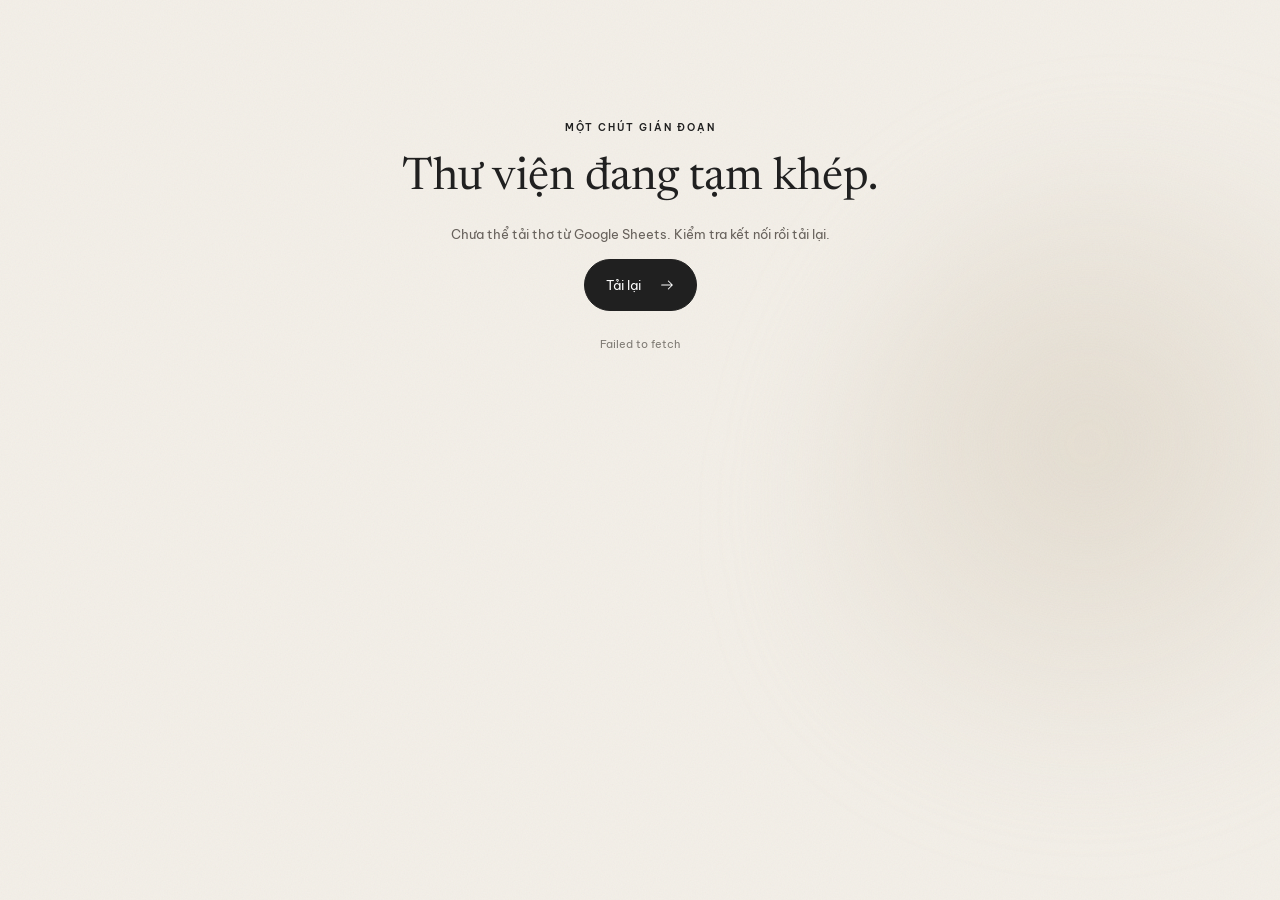
==== commit 63c219bb: "up" ====
--- a/about.html
+++ b/about.html
@@ -1,3 +1,3 @@
 <!doctype html>
-<html lang="vi"><head><meta charset="utf-8"><meta name="viewport" content="width=device-width, initial-scale=1"><meta name="theme-color" content="#f3efe8"><meta name="description" content="Sakalis, thư viện văn học đương đại: thơ, ký ức và những trang sách."><title>Lưu bút · Sakalis</title><link rel="icon" href="./favicon.ico"><link rel="preconnect" href="https://fonts.googleapis.com"><link rel="preconnect" href="https://fonts.gstatic.com" crossorigin><link rel="stylesheet" href="./assets/css/site.css"></head>
-<body data-page="about"><div id="app"><div class="boot-status" role="status"><span class="boot-mark">✽</span><p>Đang mở những dòng thơ...</p><noscript>Cần bật JavaScript để đọc thơ trên Sakalis.</noscript></div></div><script defer src="./assets/js/site.bundle.js?v=5.0.0"></script></body></html>+<html lang="vi"><head><meta charset="utf-8"><meta name="viewport" content="width=device-width, initial-scale=1"><meta name="theme-color" content="#f3efe8"><meta name="description" content="Sakalis, thư viện văn học đương đại: thơ, ký ức và những trang sách."><title>Lưu bút · Sakalis</title><link rel="icon" href="./favicon.ico"><link rel="preconnect" href="https://fonts.googleapis.com"><link rel="preconnect" href="https://fonts.gstatic.com" crossorigin><link rel="stylesheet" href="./assets/css/site.css?v=7.0.0"></head>
+<body data-page="about"><div id="app"><div class="boot-status" role="status"><span class="boot-mark">✽</span><p>Đang mở những dòng thơ...</p><noscript>Cần bật JavaScript để đọc thơ trên Sakalis.</noscript></div></div><script defer src="./assets/js/site.bundle.js?v=7.0.0"></script></body></html>
--- a/assets/css/site.css
+++ b/assets/css/site.css
@@ -39,3 +39,97 @@
 .about-opening{display:grid;grid-template-columns:47% 53%;gap:0;min-height:620px;margin:37px 0 0;background:#232424;color:#f4f0e9;border-radius:7px 87px 7px 7px;overflow:hidden}.about-portrait{position:relative;overflow:hidden}.about-portrait img{width:100%;height:100%;object-fit:cover;filter:grayscale(1) brightness(.72)}.about-portrait span{position:absolute;bottom:30px;left:32px;font:600 9px var(--sans);letter-spacing:.19em}.about-intro{padding:64px 8% 65px;display:flex;flex-direction:column;justify-content:center;align-items:start}.about-intro .eyebrow{color:#c4bbb0}.about-intro h1{font:400 clamp(55px,5.8vw,96px)/.94 var(--serif);letter-spacing:-.055em;margin:28px 0}.about-intro h1 em{color:#b5aba0}.about-ornament{font:60px var(--serif);color:#b5aa9e}.about-intro p{font:400 15px/2 var(--poem);color:#c5c0b7;max-width:490px;margin:15px 0 29px}.about-intro .button-ink{border-color:#bdb4a7;background:#ece5d9;color:#222}.about-intro .button-ink:hover{background:transparent;color:#f7f2e9}.about-numberline{padding:21px 0;border-bottom:1px solid var(--line);display:flex;justify-content:space-between;font:600 9px var(--sans);letter-spacing:.19em;color:#8a8177}.about-journal{display:grid;grid-template-columns:28% 1fr;gap:35px;margin:100px 0}.about-journal h2{font:400 49px/1.1 var(--serif);letter-spacing:-.04em;margin:25px 0}.about-journal h2 i{color:#898074}.about-journal .poem-gallery{grid-template-columns:repeat(3,minmax(0,1fr))}.about-journal .poem-item{grid-column:span 1;min-height:400px}.about-journal .poem-item--cover{min-height:400px}
 @media(max-width:900px){.about-opening{min-height:490px}.about-intro{padding:35px}.about-intro h1{font-size:58px}.about-journal{display:block}.about-journal h2{max-width:600px}.about-journal .poem-gallery{margin-top:25px}}
 @media(max-width:600px){.about-opening{display:flex;flex-direction:column;margin-top:15px;border-radius:7px 55px 7px 7px}.about-portrait{height:240px}.about-intro{padding:26px 25px 34px}.about-intro h1{font-size:clamp(48px,11vw,70px);margin:16px 0}.about-ornament{font-size:40px}.about-intro p{font-size:12px;margin:10px 0 22px}.about-numberline{font-size:7px}.about-numberline span:last-child{display:none}.about-journal{margin:55px 0}.about-journal h2{font-size:39px}.about-journal .poem-gallery{grid-template-columns:repeat(2,minmax(0,1fr))}.about-journal .poem-item{min-height:330px}}
+
+/* ====================================================
+   SAKALIS 6.0 — The Reading Library
+   Tập thơ: danh sách riêng -> chi tiết riêng -> bài thơ.
+   Thư viện: thẻ đồng cỡ, không còn masonry ngẫu hứng.
+   ==================================================== */
+
+/* Library archive visual rhythm */
+.library-page .list-hero{min-height:360px;border-radius:5px 84px 5px 5px;margin:26px 0 20px;background:linear-gradient(112deg,#252527 0%,#353535 52%,#222324 100%);box-shadow:0 18px 50px #1d1d1b22}
+.library-page .list-hero-copy{padding-top:52px;padding-bottom:48px}
+.library-page .list-hero h1{font-size:clamp(53px,5.1vw,78px);line-height:.96}
+.library-page .list-hero p{font-size:13px;max-width:440px}
+.library-page .list-hero-art{opacity:.68}
+.library-page .filter-panel{margin-top:24px;margin-bottom:40px;box-shadow:0 10px 35px #28211a0e;border-radius:7px}
+.library-page .library-results{padding-top:4px}
+.library-page .result-intro{margin-bottom:24px}
+
+/* Same-size literary bookplates throughout the archive & within volumes */
+.reading-grid{display:grid;grid-template-columns:repeat(3,minmax(0,1fr));gap:26px 22px;align-items:stretch}
+.reading-card{position:relative;display:flex;flex-direction:column;min-width:0;background:#f8f5ef;border:1px solid #d8d0c5;border-radius:4px;overflow:hidden;box-shadow:0 4px 0 #aca59b25,0 20px 45px #342b2110;transition:transform .55s var(--ease),box-shadow .55s var(--ease),background-color .4s ease;isolation:isolate}
+.reading-card:hover{transform:translateY(-7px)!important;box-shadow:0 24px 48px #17171724;background:#fdfaf5}
+.reading-card__image{position:relative;display:block;aspect-ratio:1.43;overflow:hidden;background:#b9b7b0;flex-shrink:0}
+.reading-card__image:before{content:"";position:absolute;z-index:2;inset:0;background:linear-gradient(135deg,#ffffff25 0%,transparent 35%,#00000040 100%);pointer-events:none}
+.reading-card__image:after{content:"";position:absolute;inset:0;pointer-events:none;background:repeating-linear-gradient(0deg,#ffffff05 0 1px,transparent 1px 3px);z-index:3}
+.reading-card__image img{width:100%;height:100%;object-fit:cover;filter:grayscale(1) contrast(.94);transition:transform .85s var(--ease),filter .6s ease}
+.reading-card:hover .reading-card__image img{transform:scale(1.07);filter:grayscale(1) contrast(1.07)}
+.reading-card__index{position:absolute;z-index:4;left:18px;top:15px;color:#fff;font:500 11px var(--serif);letter-spacing:.06em;text-shadow:0 1px 6px #0008}
+.reading-card__open{position:absolute;z-index:4;right:16px;top:15px;width:36px;height:36px;border:1px solid #ffffff88;color:#fff;display:grid;place-items:center;border-radius:50%;transform:translateY(8px);opacity:0;transition:transform .35s,opacity .35s}
+.reading-card:hover .reading-card__open{transform:translateY(0);opacity:1}
+.reading-card__text{display:flex;flex-direction:column;flex:1;padding:23px 23px 19px}
+.reading-card__eyebrow{display:flex;align-items:center;justify-content:space-between;gap:10px;font:600 9px/1.5 var(--sans);letter-spacing:.13em;color:#7a736a;text-transform:uppercase;min-height:15px}
+.reading-card__eyebrow>span{flex:none;font-weight:400;letter-spacing:0}
+.reading-card__title{display:-webkit-box;-webkit-box-orient:vertical;-webkit-line-clamp:2;overflow:hidden;min-height:2.25em;margin:15px 0 8px;font:400 clamp(27px,2.3vw,36px)/1.13 var(--serif);letter-spacing:-.035em;transition:color .3s}
+.reading-card__title:hover{color:#80766a}
+.reading-card__verse{font:italic 13px/1.75 var(--poem);color:#7e756c;margin:0 0 19px;min-height:3.5em;display:-webkit-box;-webkit-box-orient:vertical;-webkit-line-clamp:2;overflow:hidden}
+.reading-card__bottom{margin-top:auto;padding-top:14px;border-top:1px solid #ded7cc;display:flex;align-items:center;justify-content:space-between;gap:10px}
+.reading-card__bottom>a{font:600 10px var(--sans);letter-spacing:.04em;display:inline-flex;align-items:center;gap:10px}
+.reading-card__bottom>a span{font-size:18px;transition:transform .3s}
+.reading-card__bottom>a:hover span{transform:translate(3px,-3px)}
+.reading-card .save-btn{background:transparent;border-color:#d3cabe;flex:none}
+.reading-card .save-btn:hover,.reading-card .save-btn.saved{background:#242323;border-color:#242323;color:#fff}
+.library-page .load-more-wrap{margin-top:36px}
+
+/* Dedicated volume detail, not a poem filter pretending to be one */
+.volume-page{padding-bottom:75px}
+.volume-crumb{display:flex;align-items:center;gap:11px;flex-wrap:wrap;padding:25px 0;color:#7e786f;font:500 10px/1.5 var(--sans);letter-spacing:.055em}
+.volume-crumb a{transition:color .2s}.volume-crumb a:hover{color:#111}.volume-crumb strong{font-weight:600;color:#302f2d}
+.volume-cover-hero{display:grid;grid-template-columns:minmax(310px,.85fr) minmax(0,1.15fr);min-height:568px;background:#e6e1d9;border:1px solid #d4cabd;border-radius:6px;overflow:hidden;box-shadow:0 16px 48px #3b33201a}
+.volume-cover-display{position:relative;min-height:568px;background:radial-gradient(ellipse at 38% 35%,#696969 0%,#303235 63%,#1d1e20 100%);display:grid;place-items:center;perspective:1100px;overflow:hidden;isolation:isolate}
+.volume-cover-display:before{content:"";position:absolute;inset:0;background-image:url("data:image/svg+xml,%3Csvg xmlns='http://www.w3.org/2000/svg' width='140' height='140'%3E%3Cfilter id='n'%3E%3CfeTurbulence type='fractalNoise' baseFrequency='.7' numOctaves='3' stitchTiles='stitch'/%3E%3C/filter%3E%3Crect width='100%25' height='100%25' opacity='.19' filter='url(%23n)'/%3E%3C/svg%3E");opacity:.18;mix-blend-mode:screen;pointer-events:none;z-index:1}
+.volume-display-glow{position:absolute;left:11%;top:8%;width:80%;height:76%;border-radius:50%;background:radial-gradient(ellipse,#9f9f9855,transparent 72%);filter:blur(24px);animation:ambientMorph 22s ease-in-out infinite alternate}
+.volume-book{position:relative;z-index:3;width:min(62%,270px);aspect-ratio:.695;transform:rotateY(-15deg) rotateZ(-5deg);transform-style:preserve-3d;filter:drop-shadow(24px 28px 15px #09090988);transition:transform .75s var(--ease);animation:volumeFloat 9s ease-in-out infinite alternate}
+.volume-cover-display:hover .volume-book{animation-play-state:paused;transform:rotateY(-7deg) rotateZ(-1deg) translateY(-8px)}
+.volume-book-front{position:absolute;inset:0;display:flex;flex-direction:column;justify-content:flex-end;padding:28px 22px;color:#fff;background:#3a3938;overflow:hidden;box-shadow:inset 2px 0 4px #ffffff30}
+.volume-book-front img{position:absolute;inset:0;width:100%;height:100%;object-fit:cover;filter:grayscale(1) brightness(.68);z-index:0}
+.volume-book-shade{position:absolute;z-index:1;inset:0;background:linear-gradient(180deg,#05050633 0%,transparent 27%,#070707c2 100%)}
+.volume-book-imprint,.volume-book-front strong,.volume-book-author{position:relative;z-index:2}
+.volume-book-imprint{position:absolute;top:23px;left:22px;font:600 8px var(--sans);letter-spacing:.21em}
+.volume-book-front strong{font:400 clamp(28px,3vw,42px)/1.03 var(--serif);letter-spacing:-.03em;overflow-wrap:anywhere;text-wrap:balance;margin-bottom:35px}
+.volume-book-author{font:600 8px var(--sans);letter-spacing:.22em;border-top:1px solid #ffffff76;padding-top:13px}
+.volume-book-spine{position:absolute;top:0;bottom:0;left:0;width:22px;background:linear-gradient(90deg,#171717,#73716a,#1a1a1b);transform-origin:left;transform:rotateY(90deg);box-shadow:inset 2px 0 5px #ffffff5c}
+.volume-plate-index{position:absolute;z-index:3;bottom:20px;left:25px;color:#cbc8c0;font:600 9px var(--sans);letter-spacing:.17em}
+@keyframes volumeFloat{from{transform:rotateY(-14deg) rotateZ(-5deg) translateY(6px)}to{transform:rotateY(-9deg) rotateZ(-3deg) translateY(-7px)}}
+.volume-intro{padding:clamp(38px,5vw,80px);display:flex;flex-direction:column;align-items:flex-start;justify-content:center;position:relative;background:radial-gradient(circle at top right,#f7f4ee 0%,transparent 55%),#e9e5de}
+.volume-intro .eyebrow{color:#81776c}
+.volume-intro h1{font:400 clamp(49px,5vw,78px)/.96 var(--serif);letter-spacing:-.065em;margin:25px 0;overflow-wrap:anywhere;text-wrap:balance}
+.volume-intro-note{font:italic clamp(16px,1.6vw,22px)/1.8 var(--poem);color:#706961;margin:0 0 28px;max-width:490px}
+.volume-metrics{display:flex;gap:40px;padding:21px 0 24px;margin-top:9px;border-top:1px solid #c6bdaf;width:100%}
+.volume-metrics div{display:flex;flex-direction:column;gap:7px}.volume-metrics strong{font:400 31px/1 var(--serif);letter-spacing:-.03em}.volume-metrics span{font:600 9px var(--sans);letter-spacing:.15em;color:#777067}
+.volume-topic-pills{display:flex;gap:8px;flex-wrap:wrap;margin-bottom:30px}.volume-topic-pills a{font:500 10px var(--sans);border:1px solid #c9bfb2;padding:8px 12px;border-radius:20px;transition:background .3s}.volume-topic-pills a:hover{background:#d5cec2}
+.volume-read-first{display:flex;align-items:center;justify-content:space-between;gap:35px;background:#222323;color:#fff;border:1px solid #222323;border-radius:30px;font:500 12px var(--sans);padding:9px 10px 9px 24px;transition:background .3s,color .3s}
+.volume-read-first span{width:32px;height:32px;background:#f5f1eb;color:#222;display:grid;place-items:center;border-radius:50%}.volume-read-first:hover{background:transparent;color:#222}
+.volume-chapters{margin-top:80px}.volume-chapters-head{display:flex;align-items:flex-end;justify-content:space-between;gap:26px;border-bottom:1px solid #bcb1a4;padding-bottom:25px;margin-bottom:28px}
+.volume-chapters-head h2{font:400 clamp(36px,4.2vw,60px)/1.06 var(--serif);letter-spacing:-.045em;margin:13px 0 8px}.volume-chapters-head p{font:13px var(--sans);color:#81786e;margin:0}
+.volume-order{display:flex;align-items:center;gap:10px;white-space:nowrap;font:600 9px var(--sans);letter-spacing:.1em;color:#736b63}.volume-order select{border:1px solid #c7bfb4;border-radius:4px;background:#f7f4ee;color:#2e2d2b;padding:12px;max-width:150px}
+.volume-endnote{border-top:1px solid #c7bfb4;margin:75px 0 15px;padding-top:40px;text-align:center}.volume-endnote>span{font:42px var(--serif)}.volume-endnote p{font:italic 25px var(--serif);margin:9px}.volume-endnote a{display:inline-flex;align-items:center;gap:10px;font:500 11px var(--sans);padding:13px}
+@media(max-width:1000px){.reading-grid{grid-template-columns:repeat(2,minmax(0,1fr));gap:18px}.volume-cover-hero{grid-template-columns:44% 56%;min-height:500px}.volume-cover-display{min-height:500px}.volume-intro{padding:35px}.volume-intro h1{font-size:54px}.volume-book{width:68%}.library-page .list-hero{min-height:330px}}
+@media(max-width:680px){.reading-grid{grid-template-columns:repeat(2,minmax(0,1fr));gap:12px}.reading-card__text{padding:15px 12px 12px}.reading-card__eyebrow{font-size:7px;letter-spacing:.06em}.reading-card__title{font-size:clamp(23px,5.6vw,31px);margin:11px 0 6px}.reading-card__verse{font-size:11px;line-height:1.65;min-height:3.3em;margin-bottom:12px}.reading-card__bottom>a{font-size:9px}.reading-card__bottom{padding-top:10px}.reading-card__index{top:9px;left:9px}.reading-card__open{opacity:1;transform:none;width:28px;height:28px;top:8px;right:8px}.volume-crumb{padding:15px 0;font-size:9px}.volume-cover-hero{grid-template-columns:1fr;min-height:0}.volume-cover-display{min-height:325px}.volume-book{width:174px}.volume-book-front{padding:19px 14px}.volume-book-front strong{font-size:26px;margin-bottom:24px}.volume-book-imprint{left:14px;top:17px;font-size:6px}.volume-intro{padding:30px 24px 34px}.volume-intro h1{font-size:clamp(45px,11vw,68px);margin:16px 0}.volume-intro-note{font-size:17px;margin-bottom:16px}.volume-metrics{gap:22px}.volume-chapters{margin-top:48px}.volume-chapters-head{display:block}.volume-chapters-head h2{font-size:42px}.volume-order{margin-top:19px}.volume-endnote{margin-top:50px}.library-page .list-hero{min-height:280px;border-radius:5px 45px 5px 5px}.library-page .list-hero-copy{padding:27px 25px 31px}.library-page .list-hero h1{font-size:clamp(50px,11vw,67px)}.library-page .filter-panel{margin-bottom:25px}}
+@media(max-width:400px){.reading-grid{gap:9px}.reading-card__image{aspect-ratio:1.13}.reading-card__title{font-size:22px}.reading-card__eyebrow>span{display:none}.reading-card__verse{font-size:10px}.reading-card__bottom{gap:0}.reading-card .save-btn{width:27px;height:27px}}
+@media(prefers-reduced-motion:reduce){.volume-book,.volume-display-glow{animation:none}.reading-card:hover{transform:none!important}}
+
+/* V7 — thư viện dạng ấn phẩm và mục lục tập thơ riêng biệt. */
+.archive-heading{display:grid;grid-template-columns:1.4fr 1fr;align-items:center;position:relative;overflow:hidden;background:#292929;color:#f9f7f3;border-radius:28px;margin:30px 0 24px;min-height:224px;isolation:isolate}
+.archive-heading-copy{padding:30px 40px;z-index:2}.archive-heading h1{font:400 clamp(40px,5vw,76px)/1.05 var(--serif);letter-spacing:-.045em;margin:12px 0}.archive-heading h1 em{color:#cac7c3;font-weight:400}.archive-heading p{font-size:13px;color:#dedbd6;margin:0}.archive-heading .eyebrow{color:#c6c2bd}.archive-heading-art{position:absolute;inset:0 0 0 44%;overflow:hidden;z-index:0}.archive-heading-art img{width:100%;height:100%;object-fit:cover;filter:grayscale(1) brightness(.67);animation:archive-drift 18s ease-in-out infinite alternate}.archive-heading-art:after{content:'';position:absolute;inset:0;background:linear-gradient(90deg,#292929,transparent 85%)}.archive-heading-art span{position:absolute;right:24px;bottom:12px;font:84px var(--serif);color:#ffffff6e;z-index:1}@keyframes archive-drift{to{transform:scale(1.08) translateX(-1%)}}
+.library-page .filter-panel{border-radius:22px;background:#faf8f5d9;box-shadow:0 10px 30px #28221a0a;overflow:hidden}.library-page .search-box,.library-page .filter-selects label{border-radius:14px}.library-page .library-results{margin-top:24px}.library-page .result-intro{margin-bottom:20px}.archive-grid{display:grid;grid-template-columns:repeat(3,minmax(0,1fr));gap:22px;align-items:stretch}.archive-card{min-width:0;display:flex;flex-direction:column;position:relative;padding:9px;border:1px solid #d8d5d0;border-radius:25px;background:linear-gradient(150deg,#fffdfa,#efede8);box-shadow:0 6px 15px #3029210d,0 17px 30px #30292108;transition:transform .55s var(--ease),box-shadow .55s var(--ease),background .4s;isolation:isolate}.archive-art{position:relative;display:block;aspect-ratio:1.48;overflow:hidden;border-radius:18px;background:#9a9996}.archive-art img{width:100%;height:100%;object-fit:cover;filter:grayscale(1) contrast(1.06);transition:transform .95s var(--ease),filter .6s}.archive-art:after{content:'';position:absolute;inset:0;background:linear-gradient(150deg,#0005,transparent 50%);pointer-events:none}.archive-number,.archive-open{position:absolute;z-index:1;top:12px;color:white;background:#17171773;backdrop-filter:blur(10px);border:1px solid #ffffff4a}.archive-number{left:12px;border-radius:20px;padding:5px 10px;font:500 10px var(--sans);letter-spacing:.08em}.archive-open{right:12px;width:37px;height:37px;display:grid;place-items:center;border-radius:50%;transition:transform .4s,background .4s}.archive-copy{padding:16px 13px 11px;display:flex;flex:1;flex-direction:column;min-width:0}.archive-meta{display:flex;align-items:center;justify-content:space-between;gap:10px;color:#66615d;font:500 11px/1.35 var(--sans)}.archive-meta>span{overflow:hidden;white-space:nowrap;text-overflow:ellipsis}.archive-meta .save-btn{width:34px;height:34px;background:#ffffffb0;border-color:#dbd7d1}.archive-meta .save-btn.saved,.archive-meta .save-btn:hover{background:#262626;color:#fff;border-color:#262626}.archive-copy h2{font:400 clamp(23px,2.1vw,32px)/1.18 var(--serif);letter-spacing:-.025em;margin:8px 0 10px;min-height:2.36em;overflow-wrap:anywhere;display:-webkit-box;-webkit-line-clamp:2;-webkit-box-orient:vertical;overflow:hidden}.archive-verse{display:flex;flex-direction:column;gap:2px;margin:0 0 18px;color:#625e59;font:italic 14px/1.65 var(--poem);min-height:3.4em}.archive-verse span{overflow:hidden;text-overflow:ellipsis;white-space:nowrap}.archive-read{display:flex;align-items:center;justify-content:space-between;margin-top:auto;padding:12px 14px;background:#e7e4df;border-radius:14px;font:600 12px var(--sans);transition:background .35s,color .35s}.archive-read svg{transition:transform .35s}.archive-read:hover{background:#282828;color:white}.archive-read:hover svg{transform:translateX(3px)}
+@media(hover:hover){.archive-card:hover{transform:translateY(-7px);box-shadow:0 20px 38px #28221c25}.archive-card:hover .archive-art img{transform:scale(1.07);filter:grayscale(.88) contrast(1.06)}.archive-card:hover .archive-open{transform:rotate(9deg);background:#232323bd}.archive-copy h2 a:hover{text-decoration:underline;text-decoration-thickness:1px;text-underline-offset:5px}}
+.chapter-grid{display:grid;grid-template-columns:repeat(2,minmax(0,1fr));gap:14px}.chapter-card{position:relative;min-width:0;border:1px solid #d9d5cf;border-radius:22px;background:#faf8f4;box-shadow:0 7px 18px #29241e09;transition:transform .4s var(--ease),box-shadow .4s;overflow:hidden}.chapter-link{display:grid;grid-template-columns:118px minmax(0,1fr);gap:16px;padding:10px 46px 10px 10px;min-height:156px;height:100%;align-items:center}.chapter-thumb{height:136px;position:relative;border-radius:15px;overflow:hidden;background:#aaa}.chapter-thumb img{width:100%;height:100%;object-fit:cover;filter:grayscale(1);transition:transform .8s var(--ease)}.chapter-thumb span{position:absolute;bottom:8px;left:8px;background:#2229;color:white;border-radius:12px;padding:3px 8px;font:500 13px var(--serif)}.chapter-copy{min-width:0}.chapter-meta{font:600 10px var(--sans);letter-spacing:.08em;color:#77716a}.chapter-copy h3{font:400 clamp(21px,2vw,28px)/1.17 var(--serif);margin:6px 0;min-height:2.34em;display:-webkit-box;-webkit-line-clamp:2;-webkit-box-orient:vertical;overflow:hidden;overflow-wrap:anywhere}.chapter-copy p{font:italic 13px/1.5 var(--poem);color:#69645e;overflow:hidden;text-overflow:ellipsis;white-space:nowrap;margin:3px 0 8px}.chapter-action{display:inline-flex;align-items:center;gap:8px;font:600 11px var(--sans)}.chapter-save{position:absolute;top:13px;right:10px;width:32px;height:32px}.chapter-card:hover{transform:translateY(-3px);box-shadow:0 13px 25px #29241e17}.chapter-card:hover .chapter-thumb img{transform:scale(1.09)}.chapter-card:hover .chapter-action svg{transform:translateX(3px)}.chapter-action svg{transition:transform .3s}.volume-chapters{margin-top:48px}.volume-chapters-head h2{font-size:clamp(30px,3.3vw,48px)}.volume-order select{border-radius:12px}.volume-cover-hero{border-radius:24px;overflow:hidden}
+@media(max-width:1000px){.archive-grid{grid-template-columns:repeat(2,minmax(0,1fr));gap:15px}.chapter-grid{grid-template-columns:1fr}.chapter-link{grid-template-columns:112px minmax(0,1fr)}}
+@media(max-width:680px){.archive-heading{min-height:176px;margin-top:16px;border-radius:22px}.archive-heading-copy{padding:22px 17px}.archive-heading p{font-size:11px;max-width:200px}.archive-heading h1{font-size:43px}.archive-heading-art{left:35%;opacity:.72}.archive-grid{gap:11px}.archive-card{padding:6px;border-radius:19px}.archive-art{border-radius:13px;aspect-ratio:1.13}.archive-number{left:7px;top:7px;font-size:8px;padding:3px 6px}.archive-open{top:7px;right:7px;width:27px;height:27px}.archive-open svg{width:15px}.archive-copy{padding:9px 5px 5px}.archive-meta{font-size:9px;gap:4px}.archive-meta .save-btn{width:28px;height:28px}.archive-meta .save-btn svg{width:14px}.archive-copy h2{font-size:clamp(18px,5.2vw,25px);margin:8px 0}.archive-verse{font-size:11px;margin-bottom:11px}.archive-read{font-size:10px;padding:9px;border-radius:10px}.archive-read svg{width:14px}.chapter-link{grid-template-columns:84px minmax(0,1fr);gap:12px;padding:8px 39px 8px 8px;min-height:132px}.chapter-thumb{height:116px;border-radius:13px}.chapter-card{border-radius:19px}.chapter-copy h3{font-size:23px}.chapter-copy p{font-size:12px}.chapter-save{right:7px;top:10px;width:28px;height:28px}.chapter-save svg{width:15px}.chapter-meta{font-size:9px}.volume-chapters{margin-top:34px}}
+@media(prefers-reduced-motion:reduce){.archive-card:hover,.chapter-card:hover{transform:none}.archive-heading-art img{animation:none}}
+/* Paper stack — same CSS available on every SPA entry point. */
+.paper-stack-reader{padding:17px 20px 24px;background:#e1dfda;border:1px solid #cecbc5;border-radius:24px;overflow:hidden;position:relative}.stack-toolbar{display:flex;align-items:center;justify-content:space-between;gap:10px}.stack-toolbar .eyebrow{color:#625e59}.stack-control{display:inline-flex;align-items:center;justify-content:center;gap:7px;border:1px solid #b7b4ae;background:#f9f8f5;color:#222;border-radius:24px;padding:9px 14px;font:500 12px var(--sans);transition:background .3s,color .3s}.stack-control:hover:not(:disabled){background:#242424;color:#fff}.stack-control:disabled{opacity:.35;cursor:default}.stack-stage{display:grid;place-items:center;overflow:hidden;touch-action:pan-y;cursor:grab;user-select:none;padding:42px 22px 34px;min-width:0}.stack-stage:active{cursor:grabbing}.stack-deck{position:relative;width:min(100%,500px);min-width:0;perspective:1100px}.stack-sheet{background:#fbf9f5;border:1px solid #d0ccc4;border-radius:4px;box-shadow:0 14px 28px #2222;transform-origin:50% 75%;position:absolute;inset:0;pointer-events:none}.stack-sheet--back2{transform:translate(10px,5px) rotate(4deg);background:#e5e1da}.stack-sheet--back1{transform:translate(-9px,7px) rotate(-3deg);background:#f1eee8}.stack-sheet--top{position:relative;inset:auto;min-height:clamp(430px,65vw,590px);display:flex;flex-direction:column;justify-content:space-between;padding:23px clamp(17px,4vw,43px);background:radial-gradient(ellipse at 20% 0%,#fffdfa,transparent 75%),#f8f5ee;transition:transform .42s var(--ease),opacity .42s;will-change:transform}.stack-paper-head,.stack-paper-foot{display:flex;align-items:center;justify-content:space-between;gap:10px;color:#726d66;font:500 10px/1.4 var(--sans);letter-spacing:.1em}.stack-paper-head{border-bottom:1px solid #dcd7ce;padding-bottom:12px}.stack-paper-head span:first-child{overflow:hidden;white-space:nowrap;text-overflow:ellipsis}.stack-paper-foot{border-top:1px solid #dcd7ce;padding-top:11px}.stack-paper-content{padding:22px 0;min-width:0}.stack-paper-content h2{font:400 clamp(25px,3.8vw,39px)/1.16 var(--serif);text-align:center;letter-spacing:-.025em;overflow-wrap:anywhere;margin:0 0 24px}.stack-lines{font:400 clamp(15px,2.1vw,21px)/1.7 var(--poem);color:#252321}.stack-line{display:block;white-space:pre;transform-origin:left center;min-width:0}.stack-stanza-gap{display:block;height:.55em}.stack-enter{animation:stack-settle .42s var(--ease)}@keyframes stack-settle{from{transform:translate(-7px,8px) rotate(-3deg)}to{transform:none}}.stack-sheet.stack-exit{position:absolute;inset:0;z-index:5;transition:transform .42s var(--ease),opacity .42s}.stack-nav{display:flex;align-items:center;justify-content:space-between;gap:8px;max-width:500px;margin:auto}.stack-nav span{font:600 12px var(--sans);color:#4c4a46}.stack-seek{display:block;width:min(500px,100%);margin:15px auto 0;accent-color:#3b3b3b}.stack-hint{text-align:center;color:#6a6762;font-size:11px;margin:9px 0 0}.paper-stack-reader:fullscreen,.sakalis-stack-fullscreen .paper-stack-reader{background:#deddd8;overflow:auto;padding:20px max(18px,calc((100vw - 750px)/2));border-radius:0}.sakalis-stack-fullscreen .paper-stack-reader{position:fixed;inset:0;z-index:1000}.paper-stack-reader:fullscreen .stack-stage,.sakalis-stack-fullscreen .stack-stage{padding-top:22px;padding-bottom:25px}.paper-stack-reader:fullscreen .stack-deck,.sakalis-stack-fullscreen .stack-deck{width:min(100%,500px)}
+@media(max-width:680px){.paper-stack-reader{padding:12px 10px 16px;border-radius:19px}.stack-stage{padding:26px 14px 24px}.stack-sheet--top{min-height:420px;padding:17px 17px}.stack-paper-content{padding:16px 0}.stack-paper-content h2{font-size:25px;margin-bottom:18px}.stack-lines{font-size:15px}.stack-control{font-size:10px;padding:8px 10px}.stack-toolbar .eyebrow{font-size:8px}.stack-hint{font-size:10px}.stack-paper-head,.stack-paper-foot{font-size:8px}}
+@media(prefers-reduced-motion:reduce){.stack-enter{animation:none}.stack-sheet{transition:none}}
